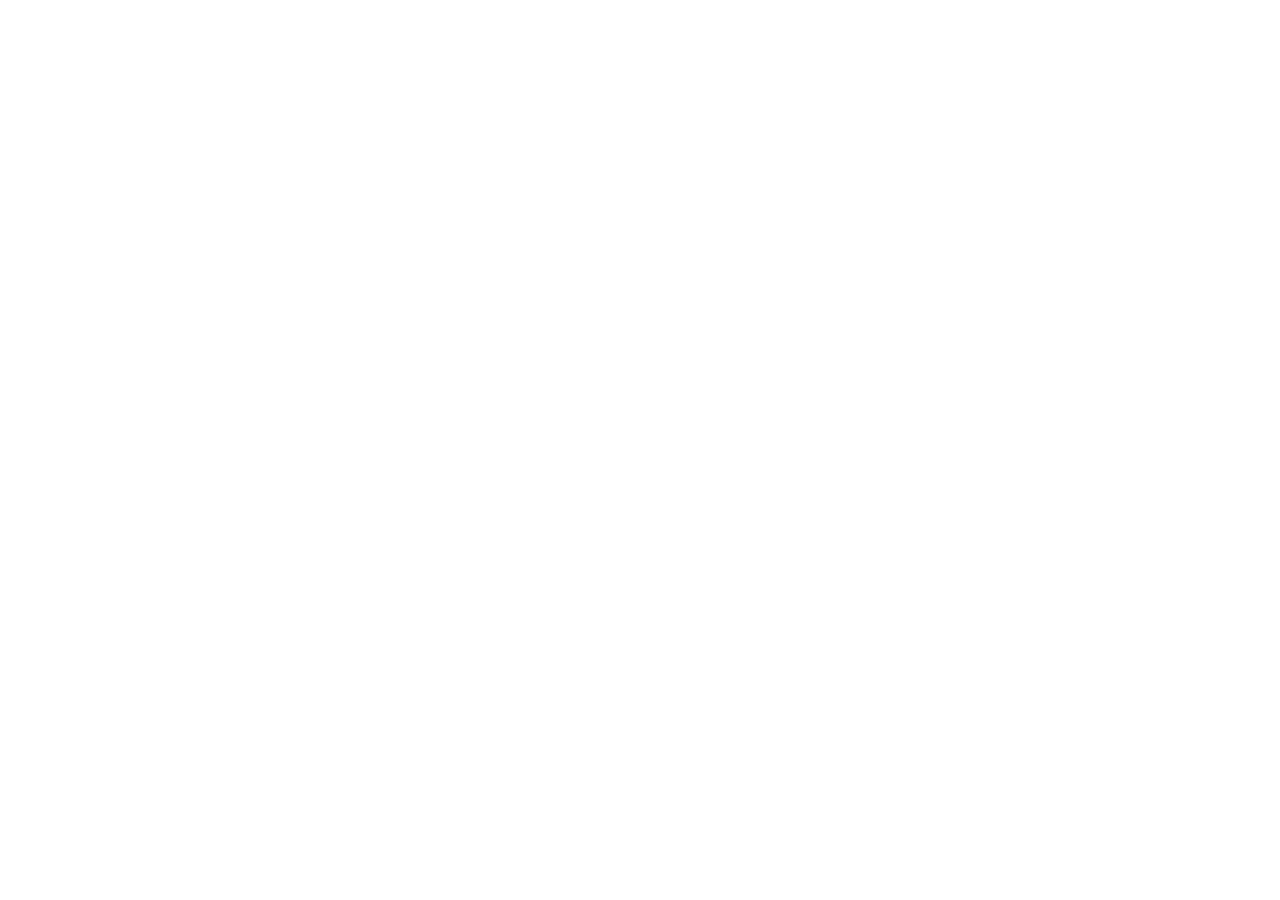
==== html/index.html @ af048187 "começo de criação das telas login e cadastro" ====
<!DOCTYPE html>
<html lang="pt-BR">
<head>
    <meta charset="UTF-8">
    <meta name="viewport" content="width=device-width, initial-scale=1.0">
    <title>Cadastro - Explorar +</title>
</head>
<body>
    
</body>
</html>
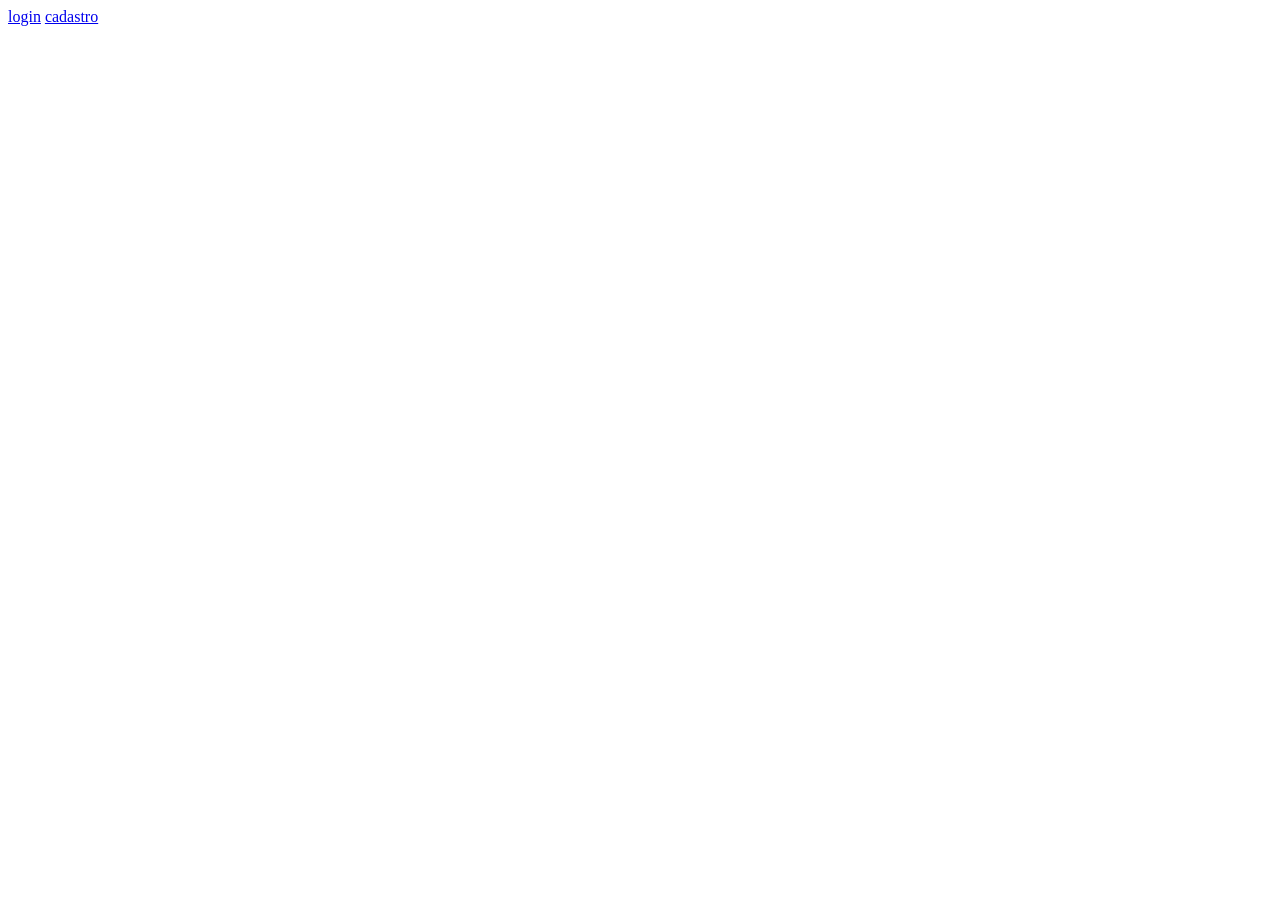
==== commit 84a1b6ce: "correção do php e alguns erros do html" ====
--- a/html/index.html
+++ b/html/index.html
@@ -3,9 +3,11 @@
 <head>
     <meta charset="UTF-8">
     <meta name="viewport" content="width=device-width, initial-scale=1.0">
-    <title>Cadastro - Explorar +</title>
+    <title>Explorar +</title>
 </head>
 <body>
+    <a href="./login.html">login</a>
+    <a href="./cadastro.html">cadastro</a>
     
 </body>
 </html>
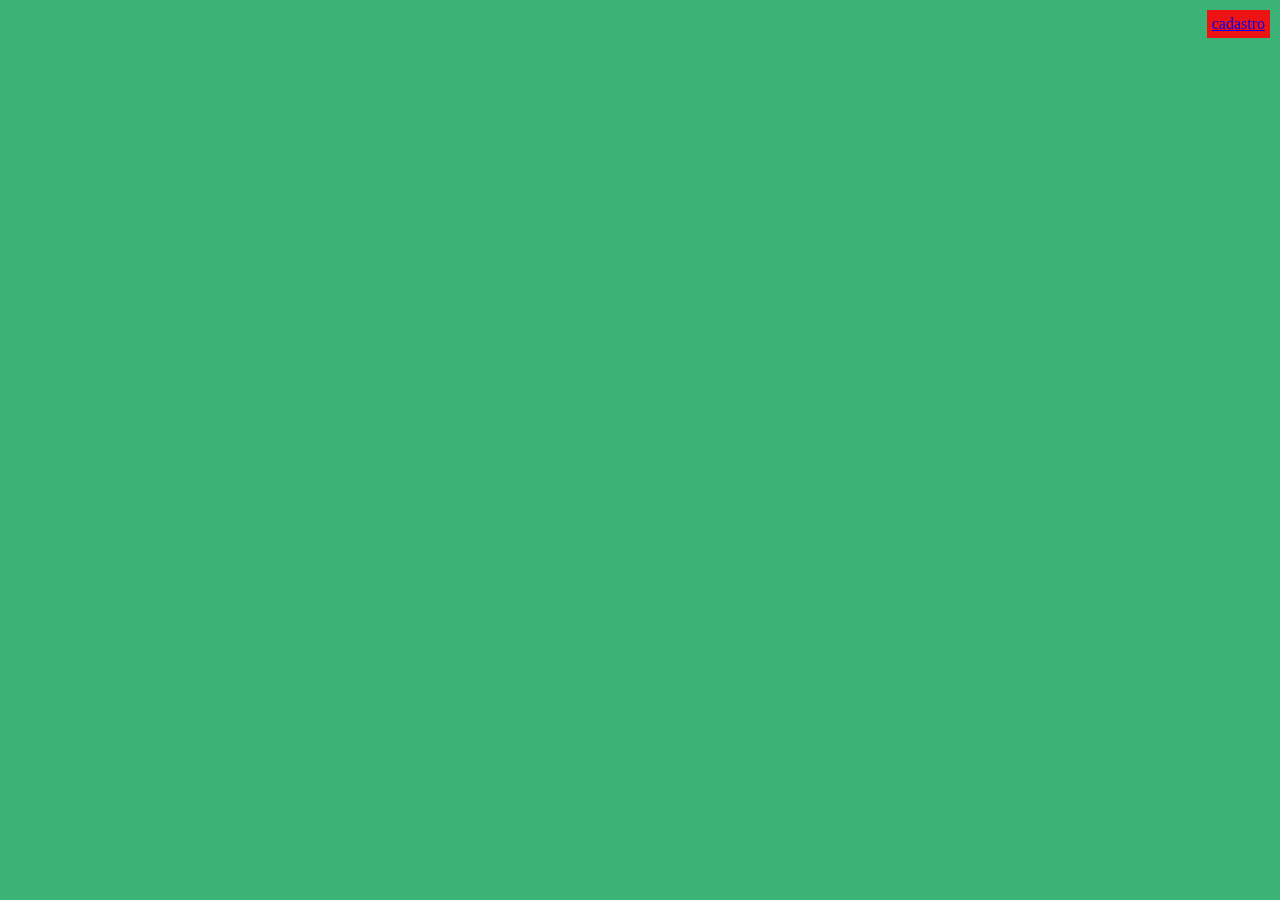
==== commit e02dd3d3: "button" ====
--- a/html/index.html
+++ b/html/index.html
@@ -4,10 +4,11 @@
     <meta charset="UTF-8">
     <meta name="viewport" content="width=device-width, initial-scale=1.0">
     <title>Explorar +</title>
+    <link rel="stylesheet" href="../css/style.css">
 </head>
 <body>
-    <a href="./login.html">login</a>
-    <a href="./cadastro.html">cadastro</a>
-    
+    <a href="./login.html " class="links">login</a>
+    <a href="./cadastro.html" class="links">cadastro</a>
+
 </body>
 </html>
--- a/css/style.css
+++ b/css/style.css
@@ -0,0 +1,11 @@
+.links{
+position: fixed;
+  top: 10px;  
+  right: 10px;  
+  z-index: 999; 
+  background-color: rgb(238, 19, 19); 
+  padding: 5px;
+}
+body{
+    background-color: rgba(4, 158, 81, 0.781);
+}
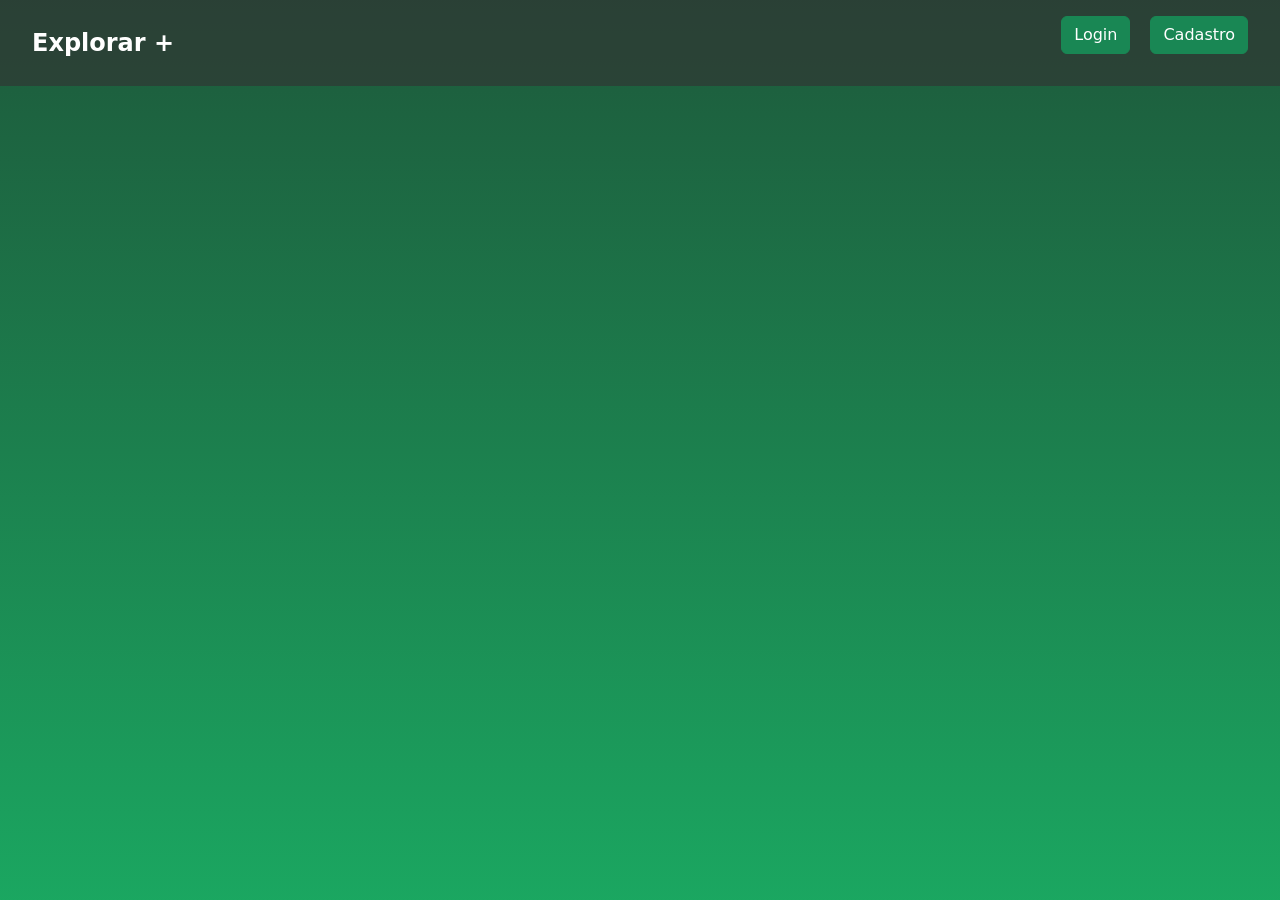
==== commit 707c0e89: "ajustes nas paginas de login e cadastro, começo da pagina home inicial" ====
--- a/html/index.html
+++ b/html/index.html
@@ -1,14 +1,34 @@
-<!DOCTYPE html>
+<!doctype html>
 <html lang="pt-BR">
+
 <head>
-    <meta charset="UTF-8">
-    <meta name="viewport" content="width=device-width, initial-scale=1.0">
+    <meta charset="UTF-8" />
+    <meta name="viewport" content="width=device-width, initial-scale=1.0" />
     <title>Explorar +</title>
-    <link rel="stylesheet" href="../css/style.css">
+    <link href="https://cdn.jsdelivr.net/npm/bootstrap@5.0.2/dist/css/bootstrap.min.css" rel="stylesheet"
+        integrity="sha384-EVSTQN3/azprG1Anm3QDgpJLIm9Nao0Yz1ztcQTwFspd3yD65VohhpuuCOmLASjC" crossorigin="anonymous" />
+    <script src="https://cdn.jsdelivr.net/npm/bootstrap@5.0.2/dist/js/bootstrap.bundle.min.js"
+        integrity="sha384-MrcW6ZMFYlzcLA8Nl+NtUVF0sA7MsXsP1UyJoMp4YLEuNSfAP+JcXn/tWtIaxVXM"
+        crossorigin="anonymous"></script>
+    <link rel="stylesheet" href="../css/style.css" />
 </head>
+
 <body>
-    <a href="./login.html " class="links">login</a>
-    <a href="./cadastro.html" class="links">cadastro</a>
+    <nav class="navbar">
+        <a href="" class="logo">Explorar +</a>
+        <ul class="nav-links">
+            <li>
+                <button type="button" class="btn btn-success" onclick="window.location.href = 'login.html'">
+                    Login
+                </button>
+            </li>
+            <li>
+                <button type="button" class="btn btn-success" onclick="window.location.href = 'cadastro.html'">
+                    Cadastro
+                </button>
+            </li>
+        </ul>
+    </nav>
+</body>
 
-</body>
 </html>
--- a/css/style.css
+++ b/css/style.css
@@ -1,11 +1,40 @@
-.links{
-position: fixed;
-  top: 10px;  
-  right: 10px;  
-  z-index: 999; 
-  background-color: rgb(238, 19, 19); 
+.btn_btn-success {
+  position: relative;
+  top: 10px;
+  right: 10px;
+  z-index: 999;
+  background-color: rgba(31, 90, 31, 0.753);
   padding: 5px;
+  border-radius: 0;
 }
-body{
-    background-color: rgba(4, 158, 81, 0.781);
+body {
+  background-color: rgba(4, 158, 81, 0.781);
+  background-image:
+    linear-gradient(rgba(0, 0, 0, 0.5), rgba(4, 158, 81, 0.589)),
+    url("https://images.pexels.com/photos/20506351/pexels-photo-20506351.jpeg");
+  background-size: cover;
+  background-position: center;
+  background-repeat: no-repeat;
+  background-attachment: fixed;
+  color: #fff;
+}
+.navbar {
+    display: flex;
+    justify-content: space-between;
+    align-items: center;
+    background-color: #3333339f;
+    padding: 1rem 2rem;
+    color: white;
+}
+
+.nav-links {
+    list-style: none;
+    display: flex;
+    gap: 20px; 
+}
+.logo {
+    font-size: 1.5rem;
+    font-weight: bold;
+    text-decoration: none;
+    color: white;
 }
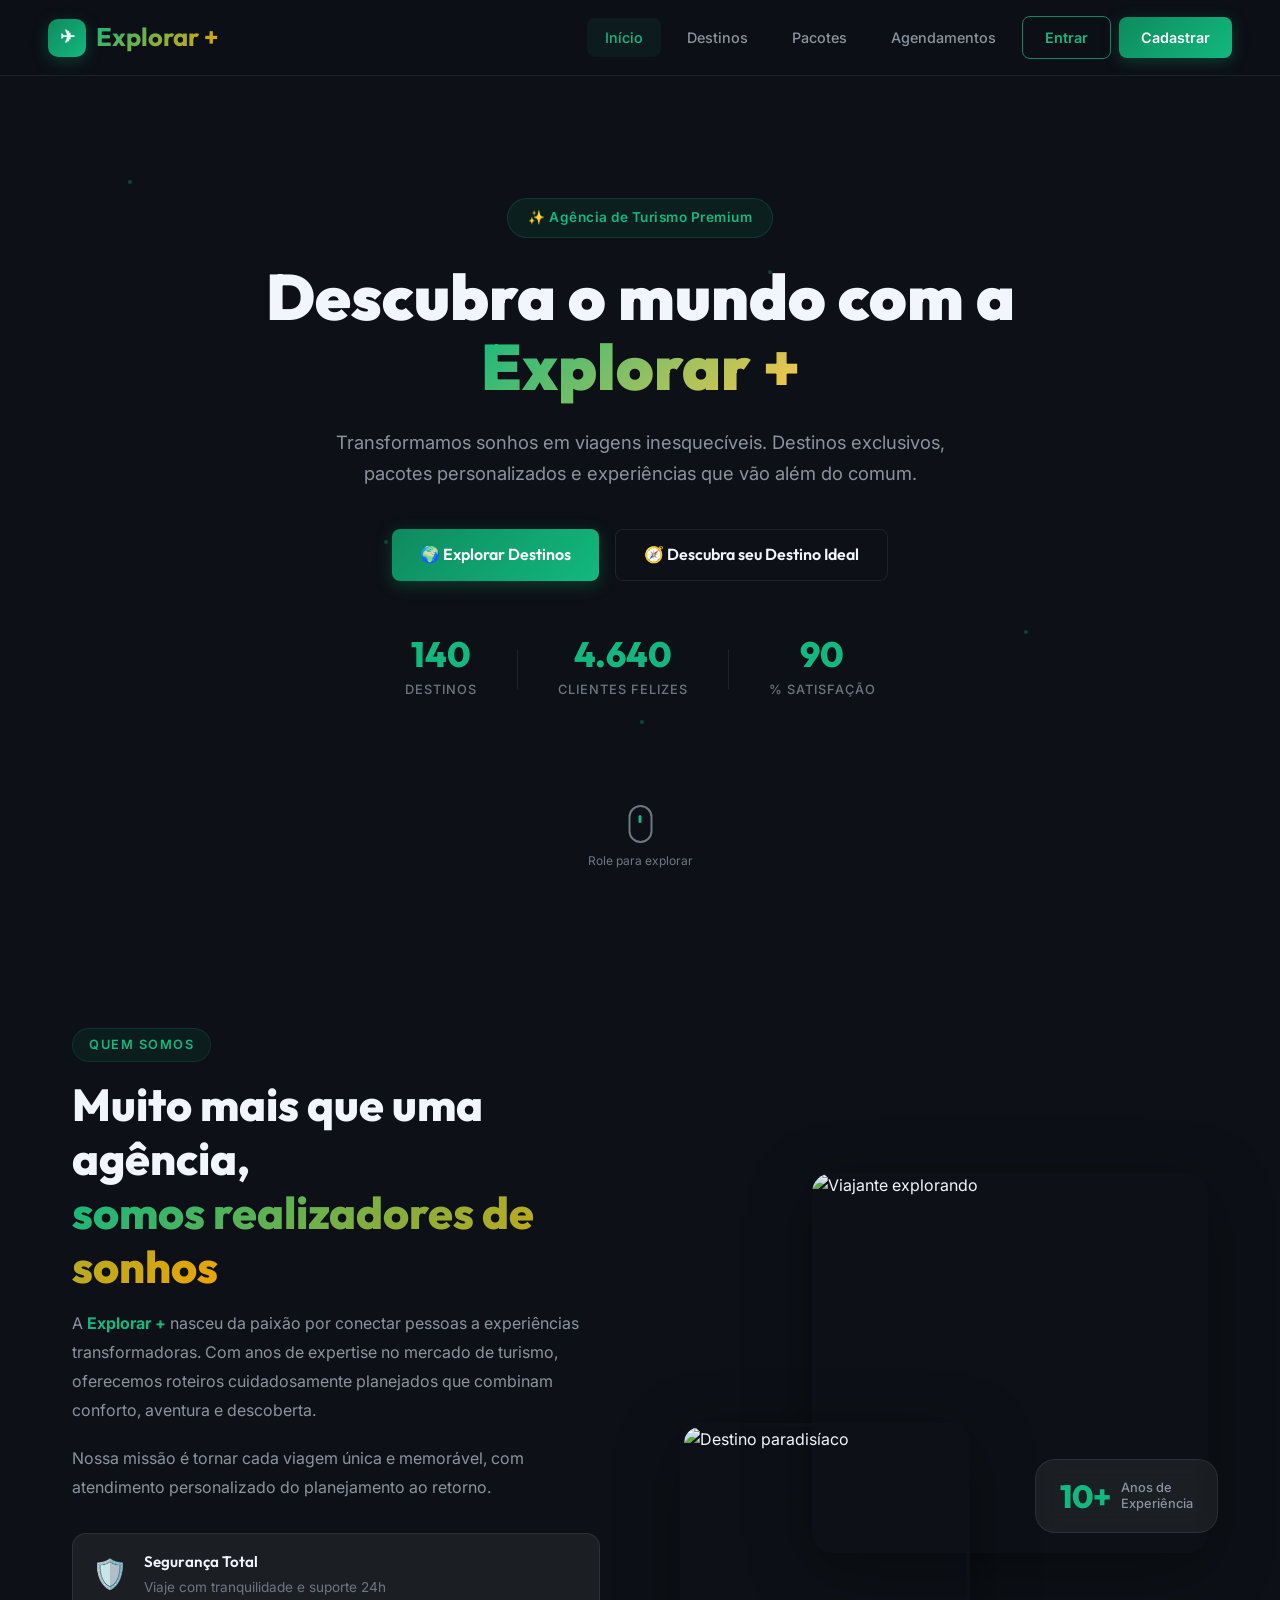
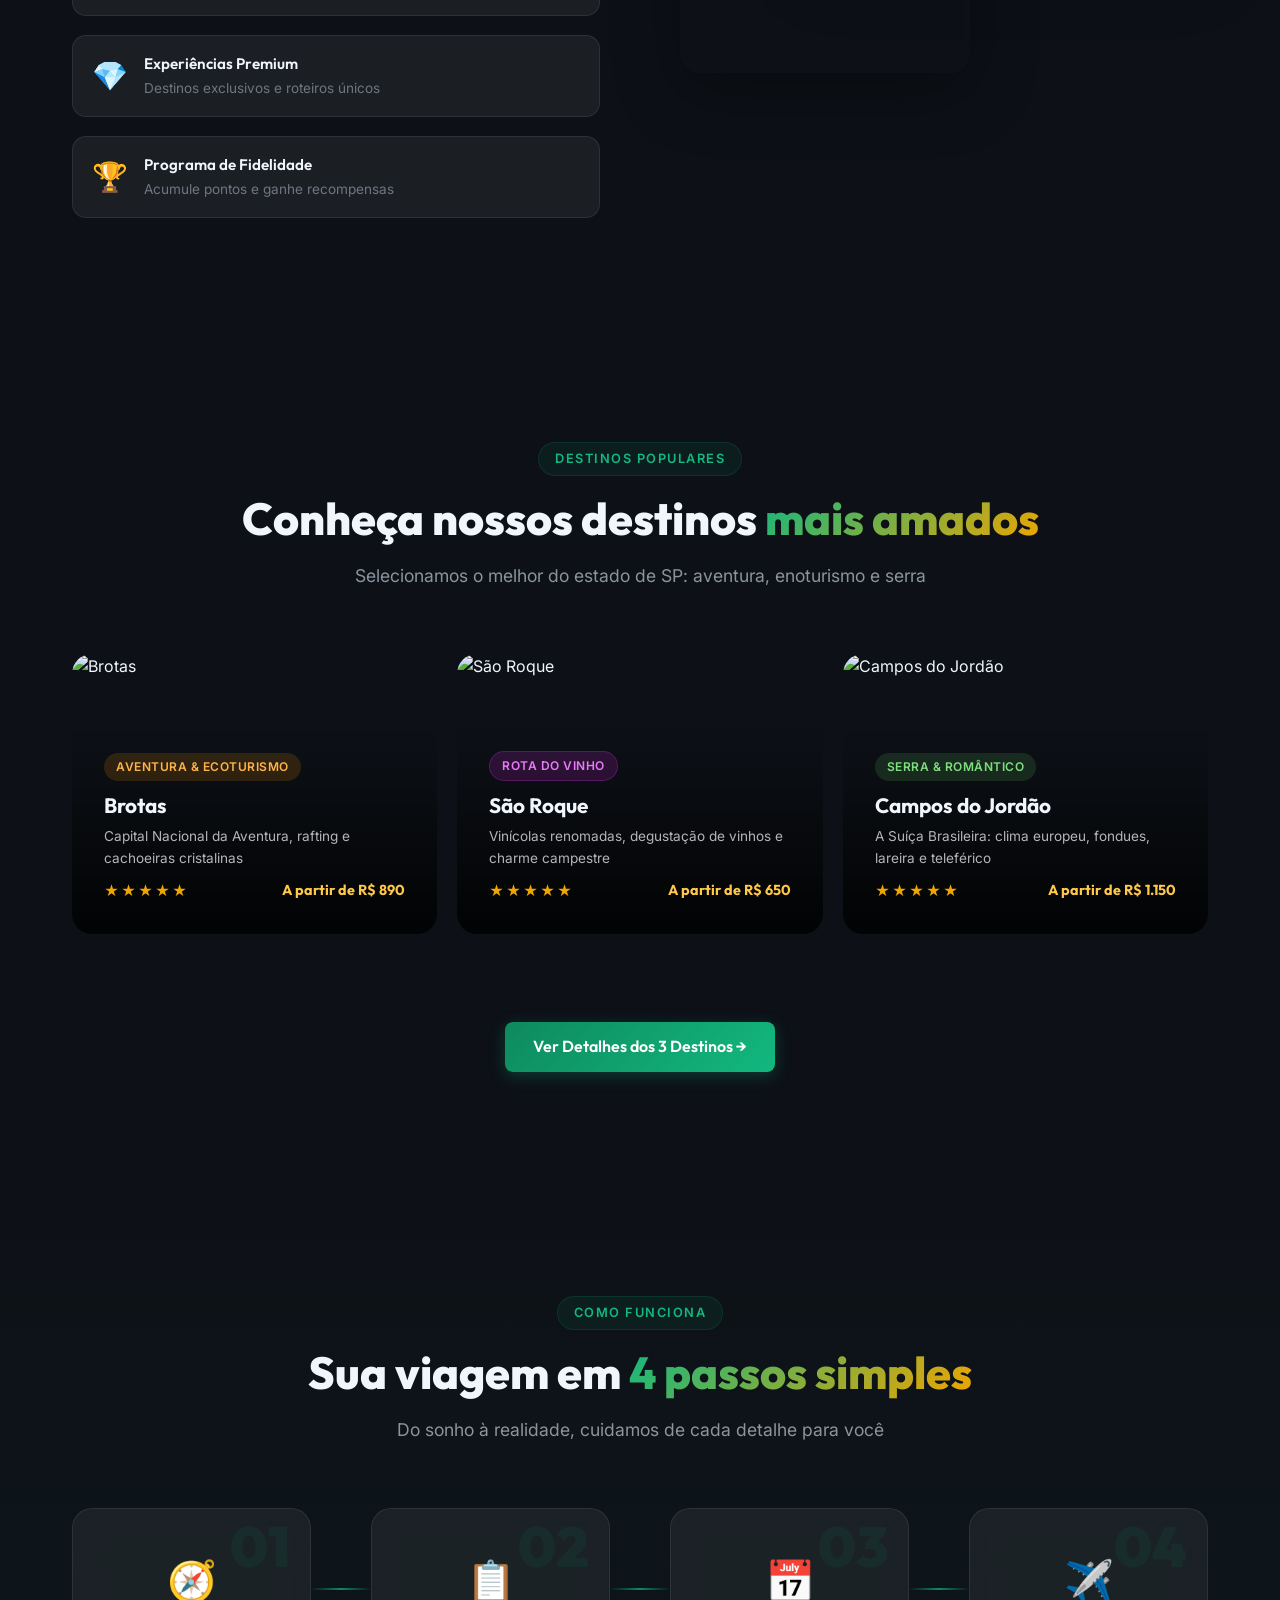
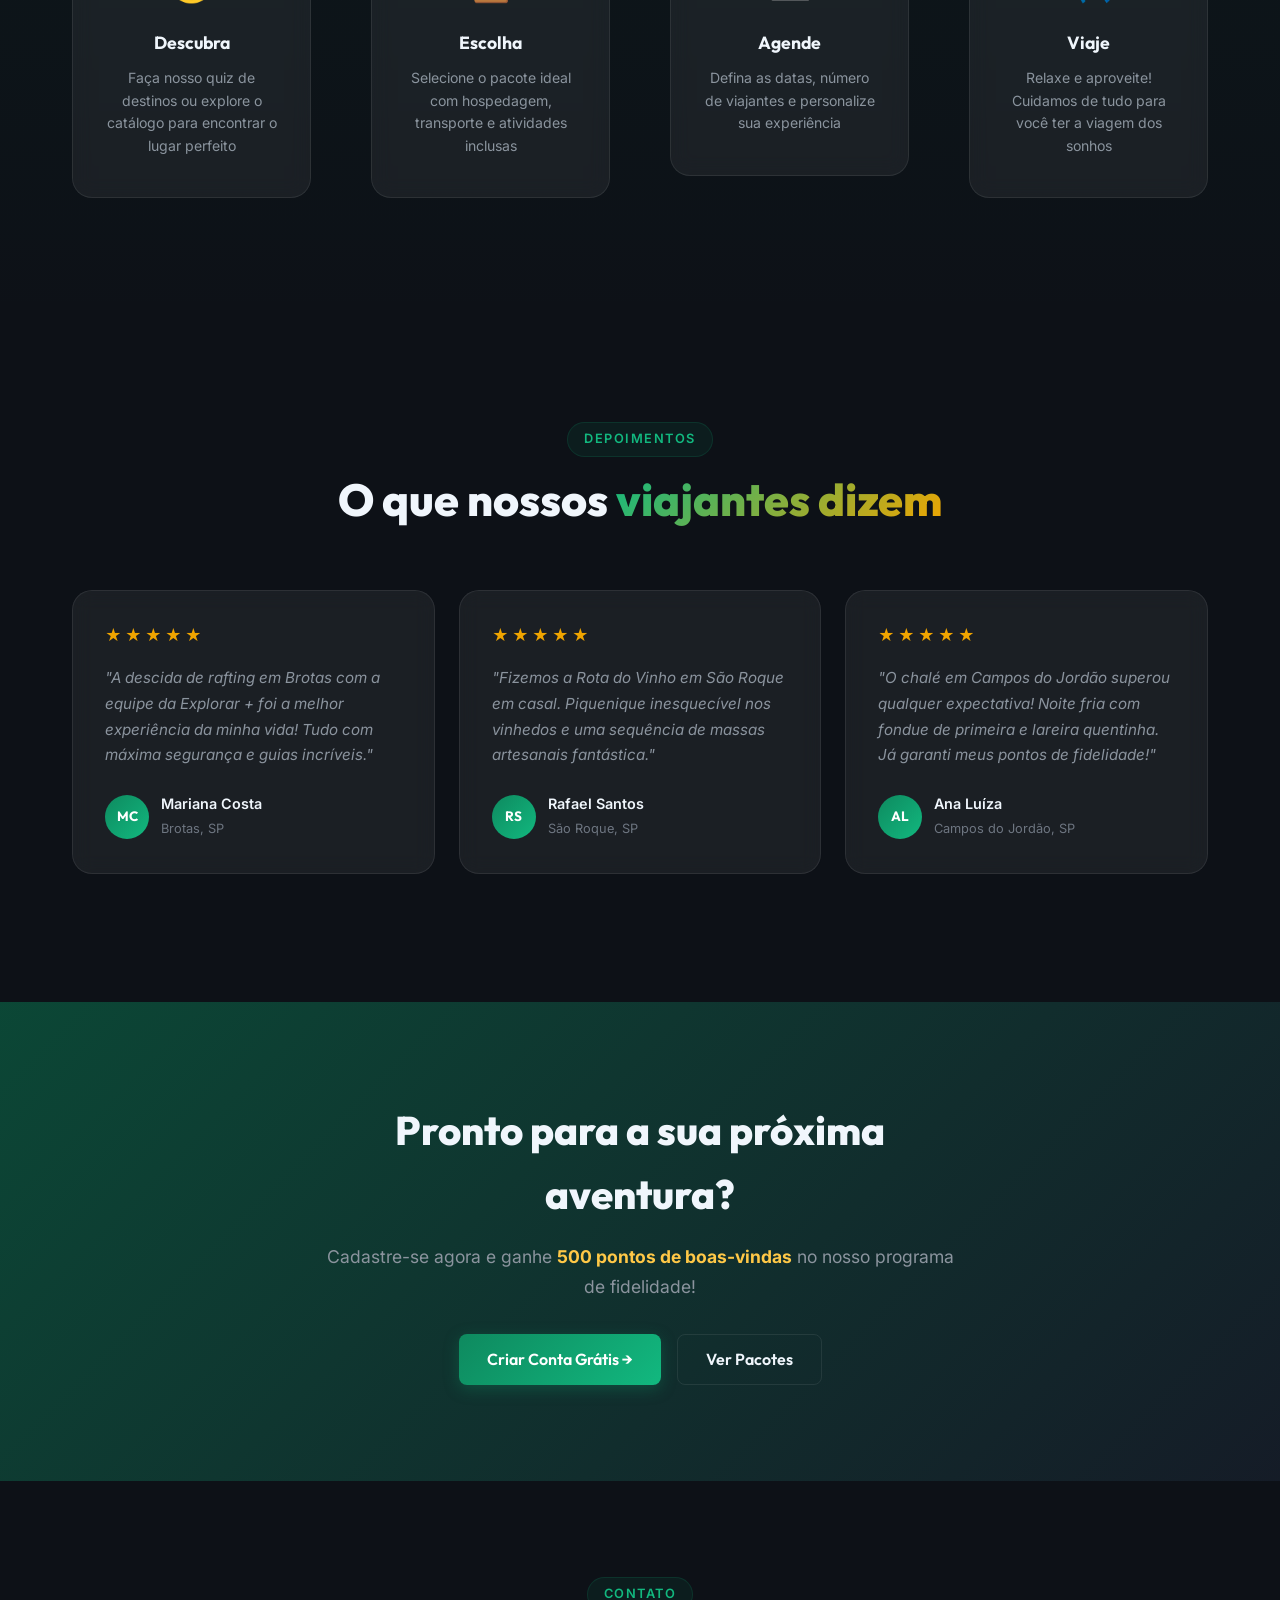
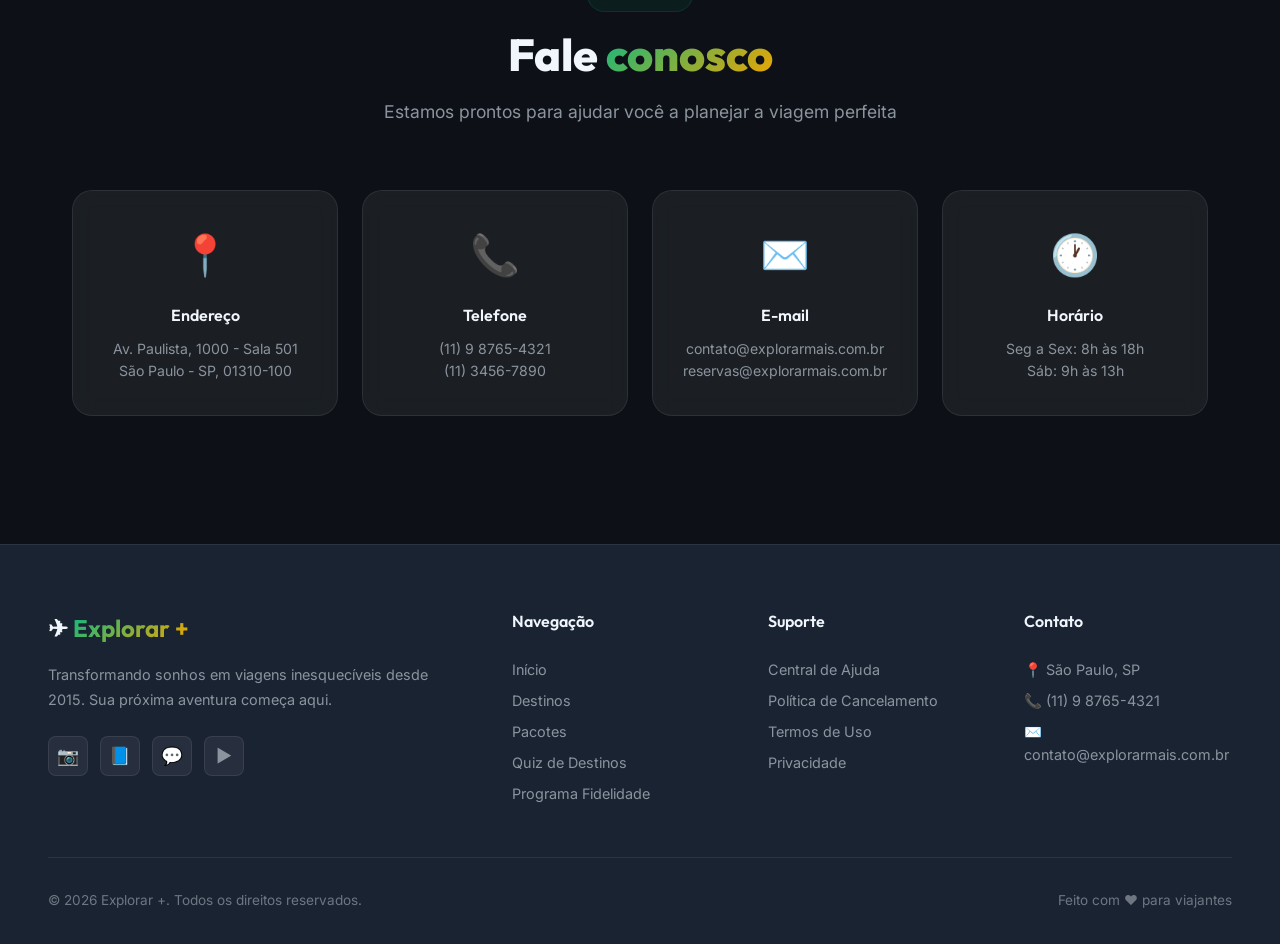
==== commit 7ed8da01: "modificações e telas novas" ====
--- a/html/index.html
+++ b/html/index.html
@@ -1,34 +1,384 @@
-<!doctype html>
+<!DOCTYPE html>
 <html lang="pt-BR">
 
 <head>
     <meta charset="UTF-8" />
     <meta name="viewport" content="width=device-width, initial-scale=1.0" />
-    <title>Explorar +</title>
-    <link href="https://cdn.jsdelivr.net/npm/bootstrap@5.0.2/dist/css/bootstrap.min.css" rel="stylesheet"
-        integrity="sha384-EVSTQN3/azprG1Anm3QDgpJLIm9Nao0Yz1ztcQTwFspd3yD65VohhpuuCOmLASjC" crossorigin="anonymous" />
-    <script src="https://cdn.jsdelivr.net/npm/bootstrap@5.0.2/dist/js/bootstrap.bundle.min.js"
-        integrity="sha384-MrcW6ZMFYlzcLA8Nl+NtUVF0sA7MsXsP1UyJoMp4YLEuNSfAP+JcXn/tWtIaxVXM"
-        crossorigin="anonymous"></script>
-    <link rel="stylesheet" href="../css/style.css" />
+    <meta name="description" content="Explorar + | Agência de turismo premium. Descubra destinos incríveis, pacotes exclusivos e experiências inesquecíveis pelo Brasil e pelo mundo." />
+    <title>Explorar + | Sua Aventura Começa Aqui</title>
+    <link rel="stylesheet" href="../css/global.css" />
+    <link rel="stylesheet" href="../css/index.css" />
 </head>
 
 <body>
-    <nav class="navbar">
-        <a href="" class="logo">Explorar +</a>
-        <ul class="nav-links">
-            <li>
-                <button type="button" class="btn btn-success" onclick="window.location.href = 'login.html'">
-                    Login
-                </button>
-            </li>
-            <li>
-                <button type="button" class="btn btn-success" onclick="window.location.href = 'cadastro.html'">
-                    Cadastro
-                </button>
-            </li>
-        </ul>
+    <!-- Loader -->
+    <div class="page-loader">
+        <div class="loader-spinner"></div>
+    </div>
+
+    <!-- Navbar -->
+    <nav class="navbar-explorar">
+        <a href="index.html" class="nav-logo">
+            <div class="logo-icon">✈</div>
+            <span>Explorar +</span>
+        </a>
+        <div class="nav-menu">
+            <a href="index.html" class="active">Início</a>
+            <a href="destinos.html">Destinos</a>
+            <a href="pacotes.html">Pacotes</a>
+            <a href="agendamentos.html">Agendamentos</a>
+            <a href="questionario.html">Quiz</a>
+            <a href="pontuacao.html">Fidelidade</a>
+            <a href="usuario.html" class="nav-btn-outline">👤 Minha Conta</a>
+        </div>
+        <div class="nav-hamburger">
+            <span></span>
+            <span></span>
+            <span></span>
+        </div>
     </nav>
+
+    <!-- Hero Section -->
+    <section class="hero">
+        <div class="hero-bg" data-parallax="0.3">
+            <div class="hero-overlay"></div>
+        </div>
+        <div class="hero-particles">
+            <div class="particle"></div>
+            <div class="particle"></div>
+            <div class="particle"></div>
+            <div class="particle"></div>
+            <div class="particle"></div>
+        </div>
+        <div class="hero-content">
+            <div class="hero-badge fade-up">
+                ✨ Agência de Turismo Premium
+            </div>
+            <h1 class="hero-title fade-up">
+                Descubra o mundo com a<br />
+                <span class="gradient-text">Explorar +</span>
+            </h1>
+            <p class="hero-desc fade-up">
+                Transformamos sonhos em viagens inesquecíveis. Destinos exclusivos, pacotes personalizados e experiências que vão além do comum.
+            </p>
+            <div class="hero-actions fade-up">
+                <a href="destinos.html" class="btn-primary-custom">
+                    🌍 Explorar Destinos
+                </a>
+                <a href="questionario.html" class="btn-secondary-custom">
+                    🧭 Descubra seu Destino Ideal
+                </a>
+            </div>
+            <div class="hero-stats fade-up">
+                <div class="stat-item">
+                    <span class="stat-number" data-counter data-target="150">0</span>
+                    <span class="stat-label">Destinos</span>
+                </div>
+                <div class="stat-divider"></div>
+                <div class="stat-item">
+                    <span class="stat-number" data-counter data-target="5000">0</span>
+                    <span class="stat-label">Clientes Felizes</span>
+                </div>
+                <div class="stat-divider"></div>
+                <div class="stat-item">
+                    <span class="stat-number" data-counter data-target="98">0</span>
+                    <span class="stat-label">% Satisfação</span>
+                </div>
+            </div>
+        </div>
+        <div class="hero-scroll-indicator">
+            <div class="scroll-mouse">
+                <div class="scroll-wheel"></div>
+            </div>
+            <span>Role para explorar</span>
+        </div>
+    </section>
+
+    <!-- About / Sobre Section -->
+    <section class="about-section">
+        <div class="container-custom">
+            <div class="about-grid">
+                <div class="about-content fade-left">
+                    <div class="section-tag">Quem Somos</div>
+                    <h2 class="section-title">Muito mais que uma agência,<br /><span class="highlight">somos realizadores de sonhos</span></h2>
+                    <p class="about-text">
+                        A <strong>Explorar +</strong> nasceu da paixão por conectar pessoas a experiências transformadoras. Com anos de expertise no mercado de turismo, oferecemos roteiros cuidadosamente planejados que combinam conforto, aventura e descoberta.
+                    </p>
+                    <p class="about-text">
+                        Nossa missão é tornar cada viagem única e memorável, com atendimento personalizado do planejamento ao retorno.
+                    </p>
+                    <div class="about-features">
+                        <div class="about-feature">
+                            <div class="feature-icon">🛡️</div>
+                            <div>
+                                <h4>Segurança Total</h4>
+                                <p>Viaje com tranquilidade e suporte 24h</p>
+                            </div>
+                        </div>
+                        <div class="about-feature">
+                            <div class="feature-icon">💎</div>
+                            <div>
+                                <h4>Experiências Premium</h4>
+                                <p>Destinos exclusivos e roteiros únicos</p>
+                            </div>
+                        </div>
+                        <div class="about-feature">
+                            <div class="feature-icon">🏆</div>
+                            <div>
+                                <h4>Programa de Fidelidade</h4>
+                                <p>Acumule pontos e ganhe recompensas</p>
+                            </div>
+                        </div>
+                    </div>
+                </div>
+                <div class="about-images fade-right">
+                    <div class="about-img-main">
+                        <img src="https://images.pexels.com/photos/3278215/pexels-photo-3278215.jpeg?auto=compress&cs=tinysrgb&w=600" alt="Viajante explorando" loading="lazy" />
+                    </div>
+                    <div class="about-img-accent">
+                        <img src="https://images.pexels.com/photos/2265876/pexels-photo-2265876.jpeg?auto=compress&cs=tinysrgb&w=400" alt="Destino paradisíaco" loading="lazy" />
+                    </div>
+                    <div class="about-img-badge glass-card">
+                        <span class="badge-number">10+</span>
+                        <span class="badge-text">Anos de<br />Experiência</span>
+                    </div>
+                </div>
+            </div>
+        </div>
+    </section>
+
+    <!-- Featured Destinations -->
+    <section class="destinations-preview">
+        <div class="container-custom">
+            <div class="section-header fade-up">
+                <div class="section-tag">Destinos Populares</div>
+                <h2 class="section-title">Conheça nossos destinos <span class="highlight">mais amados</span></h2>
+                <p class="section-subtitle">Selecionamos o melhor do estado de SP: aventura, enoturismo e serra</p>
+            </div>
+            <div class="dest-grid" style="grid-template-columns: repeat(auto-fit, minmax(320px, 1fr));">
+                <!-- Brotas -->
+                <div class="dest-card fade-up">
+                    <img src="https://images.pexels.com/photos/1761279/pexels-photo-1761279.jpeg?auto=compress&cs=tinysrgb&w=800" alt="Brotas" loading="lazy" />
+                    <div class="dest-card-overlay">
+                        <span class="badge-custom badge-aventura">Aventura & Ecoturismo</span>
+                        <h3>Brotas</h3>
+                        <p>Capital Nacional da Aventura, rafting e cachoeiras cristalinas</p>
+                        <div class="dest-card-footer">
+                            <span class="stars">★★★★★</span>
+                            <span class="dest-price">A partir de R$ 890</span>
+                        </div>
+                    </div>
+                </div>
+
+                <!-- São Roque -->
+                <div class="dest-card fade-up">
+                    <img src="https://images.pexels.com/photos/2983101/pexels-photo-2983101.jpeg?auto=compress&cs=tinysrgb&w=800" alt="São Roque" loading="lazy" />
+                    <div class="dest-card-overlay">
+                        <span class="badge-custom badge-enoturismo">Rota do Vinho</span>
+                        <h3>São Roque</h3>
+                        <p>Vinícolas renomadas, degustação de vinhos e charme campestre</p>
+                        <div class="dest-card-footer">
+                            <span class="stars">★★★★★</span>
+                            <span class="dest-price">A partir de R$ 650</span>
+                        </div>
+                    </div>
+                </div>
+
+                <!-- Campos do Jordão -->
+                <div class="dest-card fade-up">
+                    <img src="https://images.pexels.com/photos/1486974/pexels-photo-1486974.jpeg?auto=compress&cs=tinysrgb&w=800" alt="Campos do Jordão" loading="lazy" />
+                    <div class="dest-card-overlay">
+                        <span class="badge-custom badge-serra">Serra & Romântico</span>
+                        <h3>Campos do Jordão</h3>
+                        <p>A Suíça Brasileira: clima europeu, fondues, lareira e teleférico</p>
+                        <div class="dest-card-footer">
+                            <span class="stars">★★★★★</span>
+                            <span class="dest-price">A partir de R$ 1.150</span>
+                        </div>
+                    </div>
+                </div>
+            </div>
+            <div class="dest-cta fade-up">
+                <a href="destinos.html" class="btn-primary-custom">Ver Detalhes dos 3 Destinos →</a>
+            </div>
+        </div>
+    </section>
+
+    <!-- How It Works -->
+    <section class="how-section">
+        <div class="container-custom">
+            <div class="section-header fade-up">
+                <div class="section-tag">Como Funciona</div>
+                <h2 class="section-title">Sua viagem em <span class="highlight">4 passos simples</span></h2>
+                <p class="section-subtitle">Do sonho à realidade, cuidamos de cada detalhe para você</p>
+            </div>
+            <div class="how-grid">
+                <div class="how-step glass-card fade-up">
+                    <div class="step-number">01</div>
+                    <div class="step-icon">🧭</div>
+                    <h3>Descubra</h3>
+                    <p>Faça nosso quiz de destinos ou explore o catálogo para encontrar o lugar perfeito</p>
+                </div>
+                <div class="how-connector"></div>
+                <div class="how-step glass-card fade-up">
+                    <div class="step-number">02</div>
+                    <div class="step-icon">📋</div>
+                    <h3>Escolha</h3>
+                    <p>Selecione o pacote ideal com hospedagem, transporte e atividades inclusas</p>
+                </div>
+                <div class="how-connector"></div>
+                <div class="how-step glass-card fade-up">
+                    <div class="step-number">03</div>
+                    <div class="step-icon">📅</div>
+                    <h3>Agende</h3>
+                    <p>Defina as datas, número de viajantes e personalize sua experiência</p>
+                </div>
+                <div class="how-connector"></div>
+                <div class="how-step glass-card fade-up">
+                    <div class="step-number">04</div>
+                    <div class="step-icon">✈️</div>
+                    <h3>Viaje</h3>
+                    <p>Relaxe e aproveite! Cuidamos de tudo para você ter a viagem dos sonhos</p>
+                </div>
+            </div>
+        </div>
+    </section>
+
+    <!-- Testimonials -->
+    <section class="testimonials-section">
+        <div class="container-custom">
+            <div class="section-header fade-up">
+                <div class="section-tag">Depoimentos</div>
+                <h2 class="section-title">O que nossos <span class="highlight">viajantes dizem</span></h2>
+            </div>
+            <div class="testimonials-grid">
+                <div class="testimonial-card glass-card fade-up">
+                    <div class="testimonial-stars">★★★★★</div>
+                    <p class="testimonial-text">"A descida de rafting em Brotas com a equipe da Explorar + foi a melhor experiência da minha vida! Tudo com máxima segurança e guias incríveis."</p>
+                    <div class="testimonial-author">
+                        <div class="author-avatar">MC</div>
+                        <div>
+                            <strong>Mariana Costa</strong>
+                            <span>Brotas, SP</span>
+                        </div>
+                    </div>
+                </div>
+                <div class="testimonial-card glass-card fade-up">
+                    <div class="testimonial-stars">★★★★★</div>
+                    <p class="testimonial-text">"Fizemos a Rota do Vinho em São Roque em casal. Piquenique inesquecível nos vinhedos e uma sequência de massas artesanais fantástica."</p>
+                    <div class="testimonial-author">
+                        <div class="author-avatar">RS</div>
+                        <div>
+                            <strong>Rafael Santos</strong>
+                            <span>São Roque, SP</span>
+                        </div>
+                    </div>
+                </div>
+                <div class="testimonial-card glass-card fade-up">
+                    <div class="testimonial-stars">★★★★★</div>
+                    <p class="testimonial-text">"O chalé em Campos do Jordão superou qualquer expectativa! Noite fria com fondue de primeira e lareira quentinha. Já garanti meus pontos de fidelidade!"</p>
+                    <div class="testimonial-author">
+                        <div class="author-avatar">AL</div>
+                        <div>
+                            <strong>Ana Luíza</strong>
+                            <span>Campos do Jordão, SP</span>
+                        </div>
+                    </div>
+                </div>
+            </div>
+        </div>
+    </section>
+
+    <!-- CTA Section -->
+    <section class="cta-section">
+        <div class="cta-bg"></div>
+        <div class="container-custom">
+            <div class="cta-content fade-up">
+                <h2>Pronto para a sua próxima aventura?</h2>
+                <p>Cadastre-se agora e ganhe <strong>500 pontos de boas-vindas</strong> no nosso programa de fidelidade!</p>
+                <div class="cta-actions">
+                    <a href="cadastro.html" class="btn-primary-custom">Criar Conta Grátis →</a>
+                    <a href="pacotes.html" class="btn-secondary-custom">Ver Pacotes</a>
+                </div>
+            </div>
+        </div>
+    </section>
+
+    <!-- Contact Info -->
+    <section class="contact-section">
+        <div class="container-custom">
+            <div class="section-header fade-up">
+                <div class="section-tag">Contato</div>
+                <h2 class="section-title">Fale <span class="highlight">conosco</span></h2>
+                <p class="section-subtitle">Estamos prontos para ajudar você a planejar a viagem perfeita</p>
+            </div>
+            <div class="contact-grid">
+                <div class="contact-card glass-card fade-up">
+                    <div class="contact-icon">📍</div>
+                    <h4>Endereço</h4>
+                    <p>Av. Paulista, 1000 - Sala 501<br />São Paulo - SP, 01310-100</p>
+                </div>
+                <div class="contact-card glass-card fade-up">
+                    <div class="contact-icon">📞</div>
+                    <h4>Telefone</h4>
+                    <p>(11) 9 8765-4321<br />(11) 3456-7890</p>
+                </div>
+                <div class="contact-card glass-card fade-up">
+                    <div class="contact-icon">✉️</div>
+                    <h4>E-mail</h4>
+                    <p>contato@explorarmais.com.br<br />reservas@explorarmais.com.br</p>
+                </div>
+                <div class="contact-card glass-card fade-up">
+                    <div class="contact-icon">🕐</div>
+                    <h4>Horário</h4>
+                    <p>Seg a Sex: 8h às 18h<br />Sáb: 9h às 13h</p>
+                </div>
+            </div>
+        </div>
+    </section>
+
+    <!-- Footer -->
+    <footer class="footer-explorar">
+        <div class="footer-grid">
+            <div class="footer-brand">
+                <div class="footer-logo">✈ <span>Explorar +</span></div>
+                <p>Transformando sonhos em viagens inesquecíveis desde 2015. Sua próxima aventura começa aqui.</p>
+                <div class="footer-social">
+                    <a href="#" title="Instagram">📷</a>
+                    <a href="#" title="Facebook">📘</a>
+                    <a href="#" title="WhatsApp">💬</a>
+                    <a href="#" title="YouTube">▶️</a>
+                </div>
+            </div>
+            <div class="footer-col">
+                <h4>Navegação</h4>
+                <a href="index.html">Início</a>
+                <a href="destinos.html">Destinos</a>
+                <a href="pacotes.html">Pacotes</a>
+                <a href="questionario.html">Quiz de Destinos</a>
+                <a href="pontuacao.html">Programa Fidelidade</a>
+            </div>
+            <div class="footer-col">
+                <h4>Suporte</h4>
+                <a href="#">Central de Ajuda</a>
+                <a href="#">Política de Cancelamento</a>
+                <a href="#">Termos de Uso</a>
+                <a href="#">Privacidade</a>
+            </div>
+            <div class="footer-col">
+                <h4>Contato</h4>
+                <a href="#">📍 São Paulo, SP</a>
+                <a href="#">📞 (11) 9 8765-4321</a>
+                <a href="#">✉️ contato@explorarmais.com.br</a>
+            </div>
+        </div>
+        <div class="footer-bottom">
+            <span>© 2026 Explorar +. Todos os direitos reservados.</span>
+            <span>Feito com ❤️ para viajantes</span>
+        </div>
+    </footer>
+
+    <script src="../JS/main.js"></script>
 </body>
 
 </html>
--- a/css/global.css
+++ b/css/global.css
@@ -0,0 +1,768 @@
+/* =========================================
+   EXPLORAR + | Global Design System
+   ========================================= */
+
+/* Google Fonts */
+@import url('https://fonts.googleapis.com/css2?family=Outfit:wght@300;400;500;600;700;800;900&family=Inter:wght@300;400;500;600;700&display=swap');
+
+/* ---- CSS Variables ---- */
+:root {
+    --primary: #0e8a5f;
+    --primary-light: #12b87f;
+    --primary-dark: #0a6b4a;
+    --primary-glow: rgba(14, 138, 95, 0.35);
+    --accent: #f0a500;
+    --accent-light: #ffc847;
+    --secondary: #1a2332;
+    --secondary-light: #243447;
+    --bg-dark: #0d1117;
+    --bg-card: rgba(255, 255, 255, 0.04);
+    --bg-glass: rgba(255, 255, 255, 0.06);
+    --bg-glass-hover: rgba(255, 255, 255, 0.1);
+    --text-primary: #f0f6fc;
+    --text-secondary: #8b949e;
+    --text-muted: #6e7681;
+    --border-color: rgba(255, 255, 255, 0.08);
+    --border-hover: rgba(14, 138, 95, 0.4);
+    --shadow-sm: 0 2px 8px rgba(0, 0, 0, 0.2);
+    --shadow-md: 0 8px 32px rgba(0, 0, 0, 0.3);
+    --shadow-lg: 0 16px 64px rgba(0, 0, 0, 0.4);
+    --shadow-glow: 0 0 40px var(--primary-glow);
+    --radius-sm: 8px;
+    --radius-md: 14px;
+    --radius-lg: 20px;
+    --radius-xl: 28px;
+    --transition-fast: 0.2s cubic-bezier(0.4, 0, 0.2, 1);
+    --transition-smooth: 0.4s cubic-bezier(0.4, 0, 0.2, 1);
+    --transition-spring: 0.5s cubic-bezier(0.34, 1.56, 0.64, 1);
+    --font-primary: 'Outfit', sans-serif;
+    --font-body: 'Inter', sans-serif;
+}
+
+/* ---- Reset & Base ---- */
+*, *::before, *::after {
+    margin: 0;
+    padding: 0;
+    box-sizing: border-box;
+}
+
+html {
+    scroll-behavior: smooth;
+    font-size: 16px;
+}
+
+body {
+    font-family: var(--font-body);
+    background: var(--bg-dark);
+    color: var(--text-primary);
+    line-height: 1.6;
+    overflow-x: hidden;
+    min-height: 100vh;
+}
+
+a {
+    text-decoration: none;
+    color: inherit;
+    transition: color var(--transition-fast);
+}
+
+img {
+    max-width: 100%;
+    height: auto;
+    display: block;
+}
+
+ul {
+    list-style: none;
+}
+
+/* ---- Scroll Animations ---- */
+.fade-up {
+    opacity: 0;
+    transform: translateY(40px);
+    transition: opacity 0.7s ease, transform 0.7s ease;
+}
+.fade-up.visible {
+    opacity: 1;
+    transform: translateY(0);
+}
+
+.fade-left {
+    opacity: 0;
+    transform: translateX(-40px);
+    transition: opacity 0.7s ease, transform 0.7s ease;
+}
+.fade-left.visible {
+    opacity: 1;
+    transform: translateX(0);
+}
+
+.fade-right {
+    opacity: 0;
+    transform: translateX(40px);
+    transition: opacity 0.7s ease, transform 0.7s ease;
+}
+.fade-right.visible {
+    opacity: 1;
+    transform: translateX(0);
+}
+
+.scale-in {
+    opacity: 0;
+    transform: scale(0.9);
+    transition: opacity 0.6s ease, transform 0.6s ease;
+}
+.scale-in.visible {
+    opacity: 1;
+    transform: scale(1);
+}
+
+/* ---- Navbar Global ---- */
+.navbar-explorar {
+    position: fixed;
+    top: 0;
+    left: 0;
+    right: 0;
+    z-index: 1000;
+    display: flex;
+    justify-content: space-between;
+    align-items: center;
+    padding: 1rem 3rem;
+    background: rgba(13, 17, 23, 0.7);
+    backdrop-filter: blur(20px);
+    -webkit-backdrop-filter: blur(20px);
+    border-bottom: 1px solid var(--border-color);
+    transition: all var(--transition-smooth);
+}
+
+.navbar-explorar.scrolled {
+    padding: 0.7rem 3rem;
+    background: rgba(13, 17, 23, 0.95);
+    box-shadow: var(--shadow-md);
+}
+
+.nav-logo {
+    display: flex;
+    align-items: center;
+    gap: 10px;
+    font-family: var(--font-primary);
+    font-size: 1.6rem;
+    font-weight: 700;
+    color: var(--text-primary);
+    text-decoration: none;
+}
+
+.nav-logo .logo-icon {
+    width: 38px;
+    height: 38px;
+    background: linear-gradient(135deg, var(--primary), var(--primary-light));
+    border-radius: 10px;
+    display: flex;
+    align-items: center;
+    justify-content: center;
+    font-size: 1.1rem;
+    box-shadow: 0 4px 15px var(--primary-glow);
+}
+
+.nav-logo span {
+    background: linear-gradient(135deg, var(--primary-light), var(--accent));
+    -webkit-background-clip: text;
+    -webkit-text-fill-color: transparent;
+    background-clip: text;
+}
+
+.nav-menu {
+    display: flex;
+    align-items: center;
+    gap: 8px;
+}
+
+.nav-menu a {
+    padding: 8px 18px;
+    border-radius: var(--radius-sm);
+    font-size: 0.9rem;
+    font-weight: 500;
+    color: var(--text-secondary);
+    transition: all var(--transition-fast);
+    position: relative;
+}
+
+.nav-menu a:hover {
+    color: var(--text-primary);
+    background: var(--bg-glass);
+}
+
+.nav-menu a.active {
+    color: var(--primary-light);
+    background: rgba(14, 138, 95, 0.1);
+}
+
+.nav-btn {
+    padding: 9px 22px !important;
+    background: linear-gradient(135deg, var(--primary), var(--primary-light)) !important;
+    color: white !important;
+    border-radius: var(--radius-sm) !important;
+    font-weight: 600 !important;
+    box-shadow: 0 4px 15px var(--primary-glow);
+    transition: all var(--transition-fast) !important;
+}
+
+.nav-btn:hover {
+    transform: translateY(-2px);
+    box-shadow: 0 6px 25px var(--primary-glow) !important;
+    background: linear-gradient(135deg, var(--primary-light), var(--primary)) !important;
+}
+
+.nav-btn-outline {
+    padding: 9px 22px !important;
+    border: 1px solid var(--primary) !important;
+    color: var(--primary-light) !important;
+    border-radius: var(--radius-sm) !important;
+    font-weight: 600 !important;
+    transition: all var(--transition-fast) !important;
+}
+
+.nav-btn-outline:hover {
+    background: rgba(14, 138, 95, 0.1) !important;
+    border-color: var(--primary-light) !important;
+}
+
+/* Hamburger */
+.nav-hamburger {
+    display: none;
+    flex-direction: column;
+    gap: 5px;
+    cursor: pointer;
+    padding: 5px;
+    z-index: 1001;
+}
+
+.nav-hamburger span {
+    width: 25px;
+    height: 2.5px;
+    background: var(--text-primary);
+    border-radius: 2px;
+    transition: all var(--transition-smooth);
+}
+
+.nav-hamburger.active span:nth-child(1) {
+    transform: rotate(45deg) translate(5px, 5px);
+}
+
+.nav-hamburger.active span:nth-child(2) {
+    opacity: 0;
+}
+
+.nav-hamburger.active span:nth-child(3) {
+    transform: rotate(-45deg) translate(5px, -5px);
+}
+
+/* ---- Buttons Global ---- */
+.btn-primary-custom {
+    display: inline-flex;
+    align-items: center;
+    gap: 8px;
+    padding: 12px 28px;
+    background: linear-gradient(135deg, var(--primary), var(--primary-light));
+    color: white;
+    border: none;
+    border-radius: var(--radius-sm);
+    font-family: var(--font-primary);
+    font-size: 1rem;
+    font-weight: 600;
+    cursor: pointer;
+    transition: all var(--transition-fast);
+    box-shadow: 0 4px 15px var(--primary-glow);
+    text-decoration: none;
+}
+
+.btn-primary-custom:hover {
+    transform: translateY(-3px);
+    box-shadow: 0 8px 30px var(--primary-glow);
+    color: white;
+}
+
+.btn-secondary-custom {
+    display: inline-flex;
+    align-items: center;
+    gap: 8px;
+    padding: 12px 28px;
+    background: transparent;
+    color: var(--text-primary);
+    border: 1px solid var(--border-color);
+    border-radius: var(--radius-sm);
+    font-family: var(--font-primary);
+    font-size: 1rem;
+    font-weight: 600;
+    cursor: pointer;
+    transition: all var(--transition-fast);
+    text-decoration: none;
+}
+
+.btn-secondary-custom:hover {
+    border-color: var(--primary);
+    background: rgba(14, 138, 95, 0.08);
+    color: var(--primary-light);
+    transform: translateY(-3px);
+}
+
+/* ---- Section Titles ---- */
+.section-header {
+    text-align: center;
+    margin-bottom: 4rem;
+}
+
+.section-tag {
+    display: inline-block;
+    padding: 6px 16px;
+    background: rgba(14, 138, 95, 0.1);
+    border: 1px solid rgba(14, 138, 95, 0.2);
+    border-radius: 50px;
+    font-size: 0.8rem;
+    font-weight: 600;
+    color: var(--primary-light);
+    text-transform: uppercase;
+    letter-spacing: 1.5px;
+    margin-bottom: 1rem;
+}
+
+.section-title {
+    font-family: var(--font-primary);
+    font-size: 2.8rem;
+    font-weight: 800;
+    line-height: 1.2;
+    margin-bottom: 1rem;
+    color: var(--text-primary);
+}
+
+.section-title .highlight {
+    background: linear-gradient(135deg, var(--primary-light), var(--accent));
+    -webkit-background-clip: text;
+    -webkit-text-fill-color: transparent;
+    background-clip: text;
+}
+
+.section-subtitle {
+    font-size: 1.1rem;
+    color: var(--text-secondary);
+    max-width: 600px;
+    margin: 0 auto;
+}
+
+/* ---- Cards Global ---- */
+.glass-card {
+    background: var(--bg-glass);
+    border: 1px solid var(--border-color);
+    border-radius: var(--radius-lg);
+    padding: 2rem;
+    transition: all var(--transition-smooth);
+    backdrop-filter: blur(10px);
+}
+
+.glass-card:hover {
+    background: var(--bg-glass-hover);
+    border-color: var(--border-hover);
+    transform: translateY(-5px);
+    box-shadow: var(--shadow-glow);
+}
+
+/* ---- Footer Global ---- */
+.footer-explorar {
+    background: var(--secondary);
+    border-top: 1px solid var(--border-color);
+    padding: 4rem 3rem 2rem;
+}
+
+.footer-grid {
+    display: grid;
+    grid-template-columns: 2fr 1fr 1fr 1fr;
+    gap: 3rem;
+    max-width: 1200px;
+    margin: 0 auto;
+}
+
+.footer-brand .footer-logo {
+    font-family: var(--font-primary);
+    font-size: 1.5rem;
+    font-weight: 700;
+    margin-bottom: 1rem;
+}
+
+.footer-brand .footer-logo span {
+    background: linear-gradient(135deg, var(--primary-light), var(--accent));
+    -webkit-background-clip: text;
+    -webkit-text-fill-color: transparent;
+    background-clip: text;
+}
+
+.footer-brand p {
+    color: var(--text-secondary);
+    font-size: 0.9rem;
+    line-height: 1.7;
+    margin-bottom: 1.5rem;
+}
+
+.footer-social {
+    display: flex;
+    gap: 12px;
+}
+
+.footer-social a {
+    width: 40px;
+    height: 40px;
+    display: flex;
+    align-items: center;
+    justify-content: center;
+    background: var(--bg-glass);
+    border: 1px solid var(--border-color);
+    border-radius: var(--radius-sm);
+    color: var(--text-secondary);
+    transition: all var(--transition-fast);
+    font-size: 1.1rem;
+}
+
+.footer-social a:hover {
+    background: var(--primary);
+    border-color: var(--primary);
+    color: white;
+    transform: translateY(-3px);
+}
+
+.footer-col h4 {
+    font-family: var(--font-primary);
+    font-size: 1rem;
+    font-weight: 600;
+    margin-bottom: 1.2rem;
+    color: var(--text-primary);
+}
+
+.footer-col a {
+    display: block;
+    color: var(--text-secondary);
+    font-size: 0.9rem;
+    padding: 4px 0;
+    transition: all var(--transition-fast);
+}
+
+.footer-col a:hover {
+    color: var(--primary-light);
+    transform: translateX(5px);
+}
+
+.footer-bottom {
+    max-width: 1200px;
+    margin: 3rem auto 0;
+    padding-top: 2rem;
+    border-top: 1px solid var(--border-color);
+    display: flex;
+    justify-content: space-between;
+    align-items: center;
+    color: var(--text-muted);
+    font-size: 0.85rem;
+}
+
+/* ---- Form Styles Global ---- */
+.form-glass {
+    background: var(--bg-glass);
+    border: 1px solid var(--border-color);
+    border-radius: var(--radius-xl);
+    padding: 3rem;
+    backdrop-filter: blur(20px);
+    max-width: 500px;
+    width: 100%;
+    margin: 0 auto;
+}
+
+.form-glass h1, .form-glass h2 {
+    font-family: var(--font-primary);
+    text-align: center;
+    margin-bottom: 0.5rem;
+    font-weight: 700;
+    color: var(--text-primary);
+}
+
+.form-glass .form-subtitle {
+    text-align: center;
+    color: var(--text-secondary);
+    margin-bottom: 2rem;
+    font-size: 0.95rem;
+}
+
+.form-group {
+    margin-bottom: 1.2rem;
+}
+
+.form-group label {
+    display: block;
+    margin-bottom: 6px;
+    font-size: 0.9rem;
+    font-weight: 500;
+    color: var(--text-secondary);
+}
+
+.form-group input,
+.form-group select,
+.form-group textarea {
+    width: 100%;
+    padding: 12px 16px;
+    background: rgba(255, 255, 255, 0.05);
+    border: 1px solid var(--border-color);
+    border-radius: var(--radius-sm);
+    color: var(--text-primary);
+    font-family: var(--font-body);
+    font-size: 0.95rem;
+    transition: all var(--transition-fast);
+    outline: none;
+}
+
+.form-group input:focus,
+.form-group select:focus,
+.form-group textarea:focus {
+    border-color: var(--primary);
+    box-shadow: 0 0 0 3px var(--primary-glow);
+    background: rgba(255, 255, 255, 0.08);
+}
+
+.form-group input::placeholder {
+    color: var(--text-muted);
+}
+
+.password-container {
+    position: relative;
+}
+
+.password-toggle {
+    position: absolute;
+    right: 14px;
+    top: 50%;
+    transform: translateY(-50%);
+    background: none;
+    border: none;
+    color: var(--text-muted);
+    cursor: pointer;
+    font-size: 1.1rem;
+    transition: color var(--transition-fast);
+    padding: 0;
+}
+
+.password-toggle:hover {
+    color: var(--text-primary);
+}
+
+.form-submit {
+    width: 100%;
+    padding: 13px;
+    background: linear-gradient(135deg, var(--primary), var(--primary-light));
+    color: white;
+    border: none;
+    border-radius: var(--radius-sm);
+    font-family: var(--font-primary);
+    font-size: 1rem;
+    font-weight: 600;
+    cursor: pointer;
+    transition: all var(--transition-fast);
+    box-shadow: 0 4px 15px var(--primary-glow);
+    margin-top: 0.5rem;
+}
+
+.form-submit:hover {
+    transform: translateY(-2px);
+    box-shadow: 0 8px 30px var(--primary-glow);
+}
+
+.form-links {
+    text-align: center;
+    margin-top: 1.5rem;
+    color: var(--text-secondary);
+    font-size: 0.9rem;
+}
+
+.form-links a {
+    color: var(--primary-light);
+    font-weight: 600;
+    transition: color var(--transition-fast);
+}
+
+.form-links a:hover {
+    color: var(--accent);
+}
+
+/* ---- Utility ---- */
+.container-custom {
+    max-width: 1200px;
+    margin: 0 auto;
+    padding: 0 2rem;
+}
+
+.page-wrapper {
+    padding-top: 80px;
+    min-height: 100vh;
+}
+
+/* Stars rating */
+.stars {
+    color: var(--accent);
+    font-size: 0.9rem;
+    letter-spacing: 2px;
+}
+
+/* Badge */
+.badge-custom {
+    display: inline-block;
+    padding: 4px 12px;
+    border-radius: 50px;
+    font-size: 0.75rem;
+    font-weight: 600;
+    text-transform: uppercase;
+    letter-spacing: 0.5px;
+}
+
+.badge-praia { background: rgba(0, 150, 255, 0.15); color: #60b4ff; }
+.badge-serra { background: rgba(100, 200, 100, 0.15); color: #7ddf7d; }
+.badge-aventura { background: rgba(255, 150, 0, 0.15); color: #ffb347; }
+.badge-enoturismo { background: rgba(192, 38, 211, 0.18); color: #e879f9; border: 1px solid rgba(192, 38, 211, 0.3); }
+.badge-cultural { background: rgba(200, 100, 255, 0.15); color: #d47dff; }
+.badge-destaque { background: rgba(240, 165, 0, 0.15); color: var(--accent); }
+
+/* Status Badges */
+.status-pendente { background: rgba(255, 200, 0, 0.15); color: #ffc847; }
+.status-confirmado { background: rgba(14, 138, 95, 0.15); color: var(--primary-light); }
+.status-cancelado { background: rgba(255, 80, 80, 0.15); color: #ff6b6b; }
+.status-concluido { background: rgba(100, 200, 255, 0.15); color: #64c8ff; }
+
+/* Loader */
+.page-loader {
+    position: fixed;
+    top: 0;
+    left: 0;
+    width: 100%;
+    height: 100%;
+    background: var(--bg-dark);
+    display: flex;
+    align-items: center;
+    justify-content: center;
+    z-index: 9999;
+    transition: opacity 0.5s ease, visibility 0.5s ease;
+}
+
+.page-loader.hidden {
+    opacity: 0;
+    visibility: hidden;
+}
+
+.loader-spinner {
+    width: 50px;
+    height: 50px;
+    border: 3px solid var(--border-color);
+    border-top-color: var(--primary-light);
+    border-radius: 50%;
+    animation: spin 0.8s linear infinite;
+}
+
+@keyframes spin {
+    to { transform: rotate(360deg); }
+}
+
+/* ---- Responsive ---- */
+@media (max-width: 992px) {
+    .navbar-explorar {
+        padding: 1rem 1.5rem;
+    }
+
+    .nav-hamburger {
+        display: flex;
+    }
+
+    .nav-menu {
+        position: fixed;
+        top: 0;
+        right: -100%;
+        width: 280px;
+        height: 100vh;
+        background: rgba(13, 17, 23, 0.98);
+        backdrop-filter: blur(20px);
+        flex-direction: column;
+        padding: 80px 2rem 2rem;
+        gap: 4px;
+        transition: right var(--transition-smooth);
+        border-left: 1px solid var(--border-color);
+    }
+
+    .nav-menu.active {
+        right: 0;
+    }
+
+    .nav-menu a {
+        width: 100%;
+        padding: 12px 18px;
+    }
+
+    .section-title {
+        font-size: 2rem;
+    }
+
+    .footer-grid {
+        grid-template-columns: 1fr 1fr;
+        gap: 2rem;
+    }
+
+    .footer-bottom {
+        flex-direction: column;
+        gap: 1rem;
+        text-align: center;
+    }
+}
+
+@media (max-width: 600px) {
+    .navbar-explorar {
+        padding: 0.8rem 1rem;
+    }
+
+    .section-title {
+        font-size: 1.6rem;
+    }
+
+    .section-subtitle {
+        font-size: 0.95rem;
+    }
+
+    .footer-grid {
+        grid-template-columns: 1fr;
+    }
+
+    .form-glass {
+        padding: 2rem 1.5rem;
+        border-radius: var(--radius-lg);
+    }
+
+    .container-custom {
+        padding: 0 1rem;
+    }
+}
+
+/* ---- Keyframes ---- */
+@keyframes float {
+    0%, 100% { transform: translateY(0); }
+    50% { transform: translateY(-10px); }
+}
+
+@keyframes pulse-glow {
+    0%, 100% { box-shadow: 0 0 20px var(--primary-glow); }
+    50% { box-shadow: 0 0 40px var(--primary-glow); }
+}
+
+@keyframes gradient-shift {
+    0% { background-position: 0% 50%; }
+    50% { background-position: 100% 50%; }
+    100% { background-position: 0% 50%; }
+}
+
+@keyframes slide-up {
+    from { opacity: 0; transform: translateY(30px); }
+    to { opacity: 1; transform: translateY(0); }
+}
+
+@keyframes fade-in {
+    from { opacity: 0; }
+    to { opacity: 1; }
+}
--- a/css/index.css
+++ b/css/index.css
@@ -0,0 +1,726 @@
+/* =========================================
+   EXPLORAR + | Index Page Styles
+   ========================================= */
+
+/* ---- Hero Section ---- */
+.hero {
+    position: relative;
+    min-height: 100vh;
+    display: flex;
+    align-items: center;
+    justify-content: center;
+    overflow: hidden;
+}
+
+.hero-bg {
+    position: absolute;
+    inset: 0;
+    background-image: url('https://images.pexels.com/photos/3278215/pexels-photo-3278215.jpeg?auto=compress&cs=tinysrgb&w=1920');
+    background-size: cover;
+    background-position: center;
+    background-repeat: no-repeat;
+    z-index: 0;
+}
+
+.hero-overlay {
+    position: absolute;
+    inset: 0;
+    background: linear-gradient(
+        180deg,
+        rgba(13, 17, 23, 0.75) 0%,
+        rgba(13, 17, 23, 0.5) 40%,
+        rgba(13, 17, 23, 0.8) 80%,
+        rgba(13, 17, 23, 1) 100%
+    );
+    z-index: 1;
+}
+
+.hero-particles {
+    position: absolute;
+    inset: 0;
+    z-index: 2;
+    overflow: hidden;
+}
+
+.particle {
+    position: absolute;
+    width: 4px;
+    height: 4px;
+    background: var(--primary-light);
+    border-radius: 50%;
+    opacity: 0.3;
+    animation: float-particle 8s infinite ease-in-out;
+}
+
+.particle:nth-child(1) { left: 10%; top: 20%; animation-delay: 0s; animation-duration: 7s; }
+.particle:nth-child(2) { left: 30%; top: 60%; animation-delay: 1.5s; animation-duration: 9s; }
+.particle:nth-child(3) { left: 60%; top: 30%; animation-delay: 3s; animation-duration: 6s; }
+.particle:nth-child(4) { left: 80%; top: 70%; animation-delay: 2s; animation-duration: 10s; }
+.particle:nth-child(5) { left: 50%; top: 80%; animation-delay: 4s; animation-duration: 8s; }
+
+@keyframes float-particle {
+    0%, 100% { transform: translate(0, 0) scale(1); opacity: 0.3; }
+    25% { transform: translate(30px, -40px) scale(1.5); opacity: 0.6; }
+    50% { transform: translate(-20px, -80px) scale(1); opacity: 0.2; }
+    75% { transform: translate(40px, -30px) scale(2); opacity: 0.5; }
+}
+
+.hero-content {
+    position: relative;
+    z-index: 3;
+    text-align: center;
+    max-width: 850px;
+    padding: 0 2rem;
+}
+
+.hero-badge {
+    display: inline-block;
+    padding: 8px 20px;
+    background: rgba(14, 138, 95, 0.12);
+    border: 1px solid rgba(14, 138, 95, 0.25);
+    border-radius: 50px;
+    font-size: 0.85rem;
+    font-weight: 600;
+    color: var(--primary-light);
+    margin-bottom: 1.5rem;
+    letter-spacing: 0.5px;
+    animation: pulse-glow 3s infinite;
+}
+
+.hero-title {
+    font-family: var(--font-primary);
+    font-size: 4rem;
+    font-weight: 900;
+    line-height: 1.1;
+    margin-bottom: 1.5rem;
+    color: var(--text-primary);
+    animation: slide-up 0.8s ease 0.2s both;
+}
+
+.gradient-text {
+    background: linear-gradient(135deg, var(--primary-light), var(--accent-light), var(--primary));
+    background-size: 200% 200%;
+    -webkit-background-clip: text;
+    -webkit-text-fill-color: transparent;
+    background-clip: text;
+    animation: gradient-shift 4s ease infinite;
+}
+
+.hero-desc {
+    font-size: 1.15rem;
+    color: var(--text-secondary);
+    max-width: 620px;
+    margin: 0 auto 2.5rem;
+    line-height: 1.7;
+    animation: slide-up 0.8s ease 0.4s both;
+}
+
+.hero-actions {
+    display: flex;
+    gap: 16px;
+    justify-content: center;
+    flex-wrap: wrap;
+    margin-bottom: 3.5rem;
+    animation: slide-up 0.8s ease 0.6s both;
+}
+
+.hero-stats {
+    display: flex;
+    align-items: center;
+    justify-content: center;
+    gap: 2.5rem;
+    animation: slide-up 0.8s ease 0.8s both;
+}
+
+.stat-item {
+    text-align: center;
+}
+
+.stat-number {
+    display: block;
+    font-family: var(--font-primary);
+    font-size: 2.2rem;
+    font-weight: 800;
+    color: var(--primary-light);
+    line-height: 1;
+    margin-bottom: 4px;
+}
+
+.stat-label {
+    font-size: 0.8rem;
+    color: var(--text-muted);
+    text-transform: uppercase;
+    letter-spacing: 1px;
+    font-weight: 500;
+}
+
+.stat-divider {
+    width: 1px;
+    height: 40px;
+    background: var(--border-color);
+}
+
+.hero-scroll-indicator {
+    position: absolute;
+    bottom: 30px;
+    left: 50%;
+    transform: translateX(-50%);
+    z-index: 3;
+    display: flex;
+    flex-direction: column;
+    align-items: center;
+    gap: 8px;
+    color: var(--text-muted);
+    font-size: 0.75rem;
+    animation: fade-in 1s ease 1.5s both;
+}
+
+.scroll-mouse {
+    width: 24px;
+    height: 38px;
+    border: 2px solid var(--text-muted);
+    border-radius: 12px;
+    display: flex;
+    justify-content: center;
+    padding-top: 8px;
+}
+
+.scroll-wheel {
+    width: 3px;
+    height: 8px;
+    background: var(--primary-light);
+    border-radius: 2px;
+    animation: scroll-wheel 2s infinite;
+}
+
+@keyframes scroll-wheel {
+    0% { opacity: 1; transform: translateY(0); }
+    100% { opacity: 0; transform: translateY(12px); }
+}
+
+/* ---- About Section ---- */
+.about-section {
+    padding: 8rem 0;
+    position: relative;
+}
+
+.about-grid {
+    display: grid;
+    grid-template-columns: 1fr 1fr;
+    gap: 5rem;
+    align-items: center;
+}
+
+.about-text {
+    color: var(--text-secondary);
+    font-size: 1rem;
+    line-height: 1.8;
+    margin-bottom: 1.2rem;
+}
+
+.about-text strong {
+    color: var(--primary-light);
+}
+
+.about-features {
+    display: flex;
+    flex-direction: column;
+    gap: 1.2rem;
+    margin-top: 2rem;
+}
+
+.about-feature {
+    display: flex;
+    align-items: center;
+    gap: 1rem;
+    padding: 1rem 1.2rem;
+    background: var(--bg-glass);
+    border: 1px solid var(--border-color);
+    border-radius: var(--radius-md);
+    transition: all var(--transition-fast);
+}
+
+.about-feature:hover {
+    border-color: var(--border-hover);
+    background: var(--bg-glass-hover);
+    transform: translateX(5px);
+}
+
+.feature-icon {
+    font-size: 1.8rem;
+    flex-shrink: 0;
+}
+
+.about-feature h4 {
+    font-family: var(--font-primary);
+    font-size: 0.95rem;
+    font-weight: 600;
+    margin-bottom: 2px;
+}
+
+.about-feature p {
+    font-size: 0.85rem;
+    color: var(--text-muted);
+}
+
+.about-images {
+    position: relative;
+    height: 500px;
+}
+
+.about-img-main {
+    position: absolute;
+    top: 0;
+    right: 0;
+    width: 75%;
+    height: 380px;
+    border-radius: var(--radius-lg);
+    overflow: hidden;
+    box-shadow: var(--shadow-lg);
+}
+
+.about-img-main img {
+    width: 100%;
+    height: 100%;
+    object-fit: cover;
+    transition: transform 0.6s ease;
+}
+
+.about-img-main:hover img {
+    transform: scale(1.05);
+}
+
+.about-img-accent {
+    position: absolute;
+    bottom: 0;
+    left: 0;
+    width: 55%;
+    height: 250px;
+    border-radius: var(--radius-lg);
+    overflow: hidden;
+    border: 4px solid var(--bg-dark);
+    box-shadow: var(--shadow-lg);
+}
+
+.about-img-accent img {
+    width: 100%;
+    height: 100%;
+    object-fit: cover;
+    transition: transform 0.6s ease;
+}
+
+.about-img-accent:hover img {
+    transform: scale(1.05);
+}
+
+.about-img-badge {
+    position: absolute;
+    bottom: 140px;
+    right: -10px;
+    padding: 1.2rem 1.5rem;
+    display: flex;
+    align-items: center;
+    gap: 10px;
+    animation: float 4s ease-in-out infinite;
+}
+
+.badge-number {
+    font-family: var(--font-primary);
+    font-size: 2rem;
+    font-weight: 800;
+    color: var(--primary-light);
+    line-height: 1;
+}
+
+.badge-text {
+    font-size: 0.8rem;
+    color: var(--text-secondary);
+    line-height: 1.3;
+    font-weight: 500;
+}
+
+/* ---- Destinations Preview ---- */
+.destinations-preview {
+    padding: 6rem 0 8rem;
+}
+
+.dest-grid {
+    display: grid;
+    grid-template-columns: 1fr 1fr;
+    grid-template-rows: auto auto auto;
+    gap: 20px;
+}
+
+.dest-card {
+    position: relative;
+    border-radius: var(--radius-lg);
+    overflow: hidden;
+    height: 280px;
+    cursor: pointer;
+}
+
+.dest-card.dest-large {
+    grid-row: span 2;
+    height: 100%;
+    min-height: 580px;
+}
+
+.dest-card img {
+    width: 100%;
+    height: 100%;
+    object-fit: cover;
+    transition: transform 0.6s ease;
+}
+
+.dest-card:hover img {
+    transform: scale(1.08);
+}
+
+.dest-card-overlay {
+    position: absolute;
+    bottom: 0;
+    left: 0;
+    right: 0;
+    padding: 2rem;
+    background: linear-gradient(transparent, rgba(0, 0, 0, 0.85));
+    transition: all var(--transition-smooth);
+}
+
+.dest-card:hover .dest-card-overlay {
+    padding-bottom: 2.5rem;
+}
+
+.dest-card-overlay h3 {
+    font-family: var(--font-primary);
+    font-size: 1.3rem;
+    font-weight: 700;
+    margin: 8px 0 4px;
+}
+
+.dest-card-overlay p {
+    font-size: 0.85rem;
+    color: rgba(255, 255, 255, 0.7);
+    margin-bottom: 10px;
+}
+
+.dest-card-footer {
+    display: flex;
+    justify-content: space-between;
+    align-items: center;
+}
+
+.dest-price {
+    font-family: var(--font-primary);
+    font-weight: 700;
+    font-size: 0.9rem;
+    color: var(--accent-light);
+}
+
+.dest-cta {
+    text-align: center;
+    margin-top: 3rem;
+}
+
+/* ---- How It Works ---- */
+.how-section {
+    padding: 6rem 0 8rem;
+    background: linear-gradient(180deg, transparent, rgba(14, 138, 95, 0.03), transparent);
+}
+
+.how-grid {
+    display: flex;
+    align-items: flex-start;
+    gap: 0;
+    justify-content: center;
+}
+
+.how-step {
+    text-align: center;
+    padding: 2.5rem 2rem;
+    position: relative;
+    flex: 1;
+    max-width: 260px;
+}
+
+.how-step:hover {
+    border-color: var(--primary) !important;
+}
+
+.step-number {
+    font-family: var(--font-primary);
+    font-size: 3.5rem;
+    font-weight: 900;
+    color: rgba(14, 138, 95, 0.1);
+    position: absolute;
+    top: 10px;
+    right: 20px;
+    line-height: 1;
+}
+
+.step-icon {
+    font-size: 2.5rem;
+    margin-bottom: 1rem;
+}
+
+.how-step h3 {
+    font-family: var(--font-primary);
+    font-size: 1.1rem;
+    font-weight: 700;
+    margin-bottom: 0.6rem;
+}
+
+.how-step p {
+    font-size: 0.88rem;
+    color: var(--text-secondary);
+    line-height: 1.6;
+}
+
+.how-connector {
+    width: 60px;
+    height: 2px;
+    background: linear-gradient(90deg, transparent, var(--primary), transparent);
+    margin-top: 5rem;
+    flex-shrink: 0;
+}
+
+/* ---- Testimonials ---- */
+.testimonials-section {
+    padding: 6rem 0 8rem;
+}
+
+.testimonials-grid {
+    display: grid;
+    grid-template-columns: repeat(3, 1fr);
+    gap: 24px;
+}
+
+.testimonial-card {
+    padding: 2rem;
+}
+
+.testimonial-stars {
+    color: var(--accent);
+    font-size: 1rem;
+    letter-spacing: 3px;
+    margin-bottom: 1rem;
+}
+
+.testimonial-text {
+    font-size: 0.95rem;
+    color: var(--text-secondary);
+    line-height: 1.7;
+    margin-bottom: 1.5rem;
+    font-style: italic;
+}
+
+.testimonial-author {
+    display: flex;
+    align-items: center;
+    gap: 12px;
+}
+
+.author-avatar {
+    width: 44px;
+    height: 44px;
+    border-radius: 50%;
+    background: linear-gradient(135deg, var(--primary), var(--primary-light));
+    display: flex;
+    align-items: center;
+    justify-content: center;
+    font-family: var(--font-primary);
+    font-weight: 700;
+    font-size: 0.85rem;
+    color: white;
+    flex-shrink: 0;
+}
+
+.testimonial-author strong {
+    display: block;
+    font-size: 0.9rem;
+    font-weight: 600;
+}
+
+.testimonial-author span {
+    font-size: 0.8rem;
+    color: var(--text-muted);
+}
+
+/* ---- CTA Section ---- */
+.cta-section {
+    position: relative;
+    padding: 6rem 0;
+    overflow: hidden;
+}
+
+.cta-bg {
+    position: absolute;
+    inset: 0;
+    background: linear-gradient(135deg, var(--primary-dark), var(--secondary));
+    opacity: 0.6;
+}
+
+.cta-content {
+    position: relative;
+    text-align: center;
+    z-index: 2;
+    max-width: 650px;
+    margin: 0 auto;
+}
+
+.cta-content h2 {
+    font-family: var(--font-primary);
+    font-size: 2.5rem;
+    font-weight: 800;
+    margin-bottom: 1rem;
+}
+
+.cta-content p {
+    font-size: 1.1rem;
+    color: var(--text-secondary);
+    margin-bottom: 2rem;
+    line-height: 1.7;
+}
+
+.cta-content strong {
+    color: var(--accent-light);
+}
+
+.cta-actions {
+    display: flex;
+    gap: 16px;
+    justify-content: center;
+    flex-wrap: wrap;
+}
+
+/* ---- Contact Section ---- */
+.contact-section {
+    padding: 6rem 0 8rem;
+}
+
+.contact-grid {
+    display: grid;
+    grid-template-columns: repeat(4, 1fr);
+    gap: 24px;
+}
+
+.contact-card {
+    text-align: center;
+    padding: 2rem 1.5rem;
+}
+
+.contact-icon {
+    font-size: 2.5rem;
+    margin-bottom: 1rem;
+}
+
+.contact-card h4 {
+    font-family: var(--font-primary);
+    font-size: 1rem;
+    font-weight: 600;
+    margin-bottom: 0.6rem;
+}
+
+.contact-card p {
+    font-size: 0.88rem;
+    color: var(--text-secondary);
+    line-height: 1.6;
+}
+
+/* ---- Responsive ---- */
+@media (max-width: 992px) {
+    .hero-title {
+        font-size: 2.8rem;
+    }
+
+    .about-grid {
+        grid-template-columns: 1fr;
+        gap: 3rem;
+    }
+
+    .about-images {
+        height: 400px;
+        order: -1;
+    }
+
+    .dest-grid {
+        grid-template-columns: 1fr;
+    }
+
+    .dest-card.dest-large {
+        min-height: 350px;
+        grid-row: span 1;
+    }
+
+    .dest-card {
+        height: 250px;
+    }
+
+    .how-grid {
+        flex-direction: column;
+        align-items: center;
+    }
+
+    .how-connector {
+        width: 2px;
+        height: 40px;
+        margin: 0;
+    }
+
+    .how-step {
+        max-width: 100%;
+    }
+
+    .testimonials-grid {
+        grid-template-columns: 1fr;
+    }
+
+    .contact-grid {
+        grid-template-columns: 1fr 1fr;
+    }
+}
+
+@media (max-width: 600px) {
+    .hero-title {
+        font-size: 2rem;
+    }
+
+    .hero-desc {
+        font-size: 1rem;
+    }
+
+    .hero-stats {
+        gap: 1.5rem;
+    }
+
+    .stat-number {
+        font-size: 1.6rem;
+    }
+
+    .hero-actions {
+        flex-direction: column;
+        align-items: center;
+    }
+
+    .about-images {
+        height: 300px;
+    }
+
+    .about-img-main {
+        width: 100%;
+        height: 300px;
+        position: relative;
+    }
+
+    .about-img-accent,
+    .about-img-badge {
+        display: none;
+    }
+
+    .cta-content h2 {
+        font-size: 1.8rem;
+    }
+
+    .contact-grid {
+        grid-template-columns: 1fr;
+    }
+}
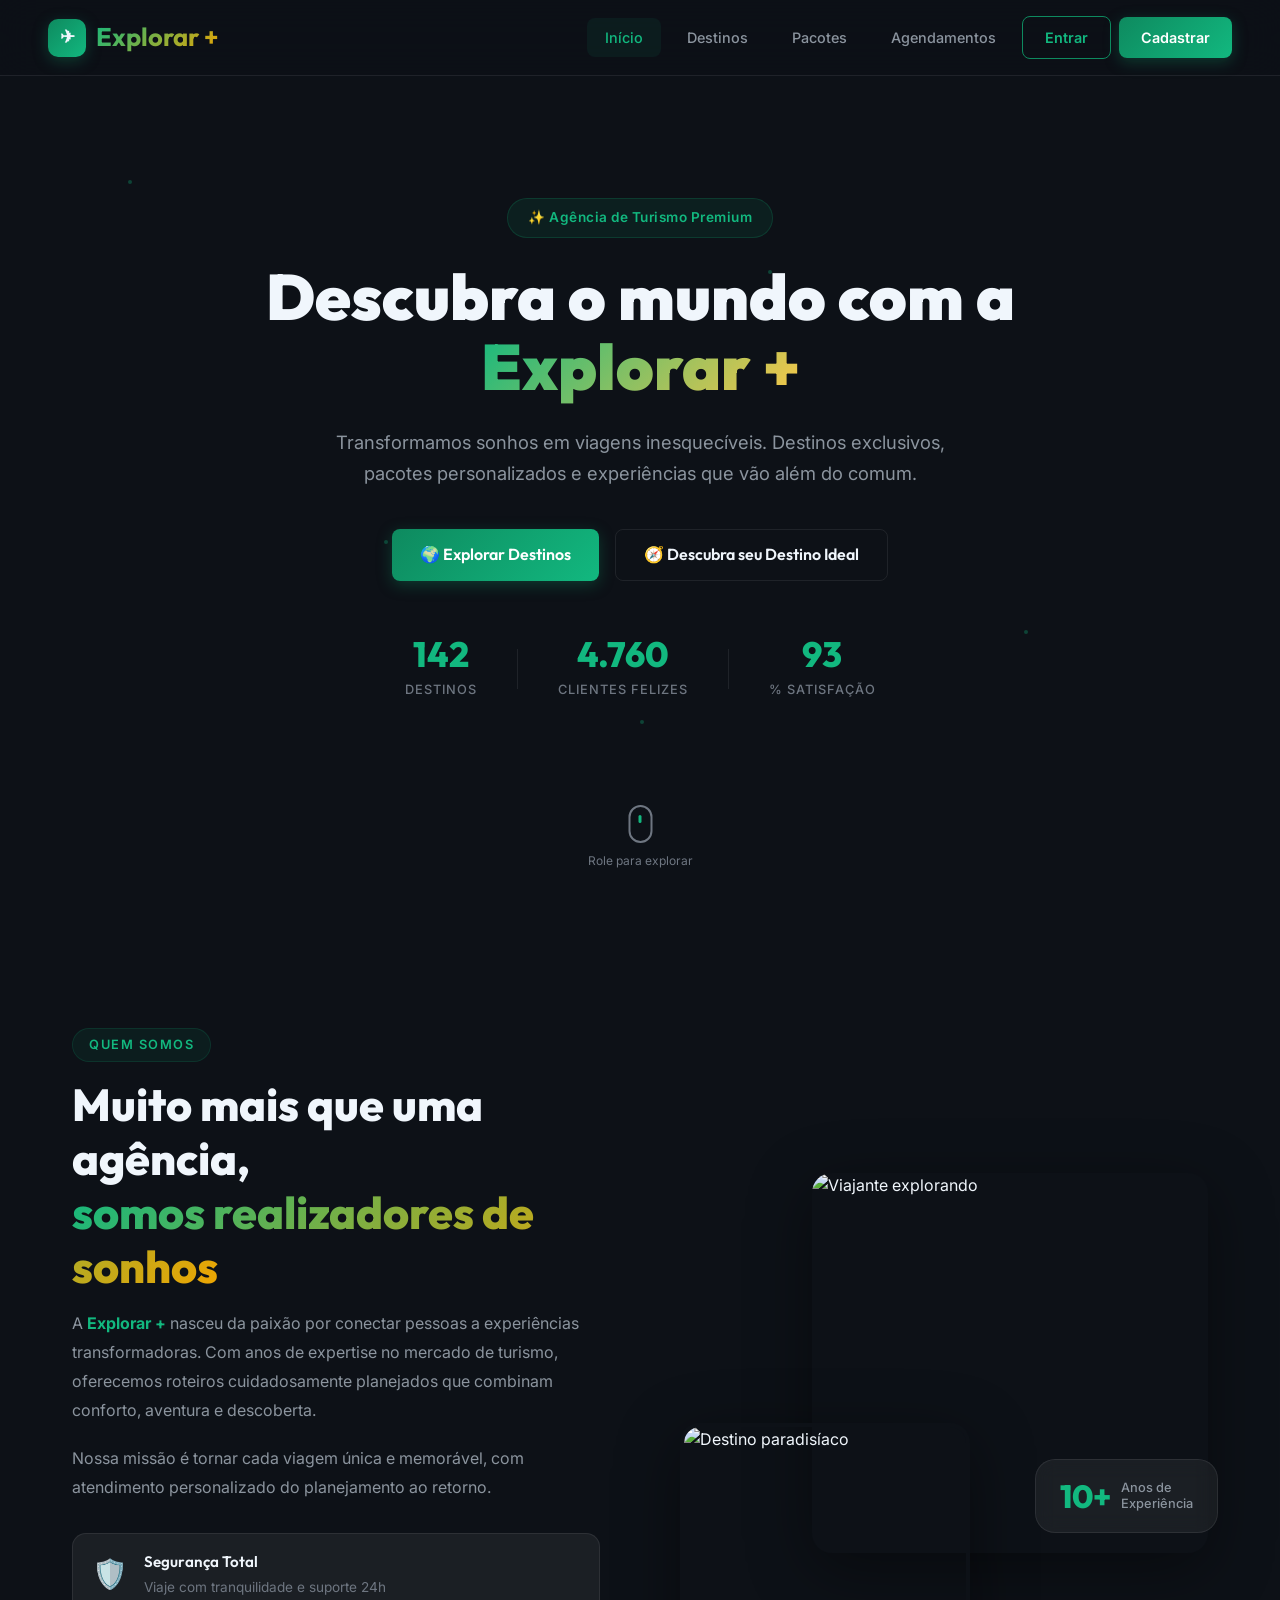
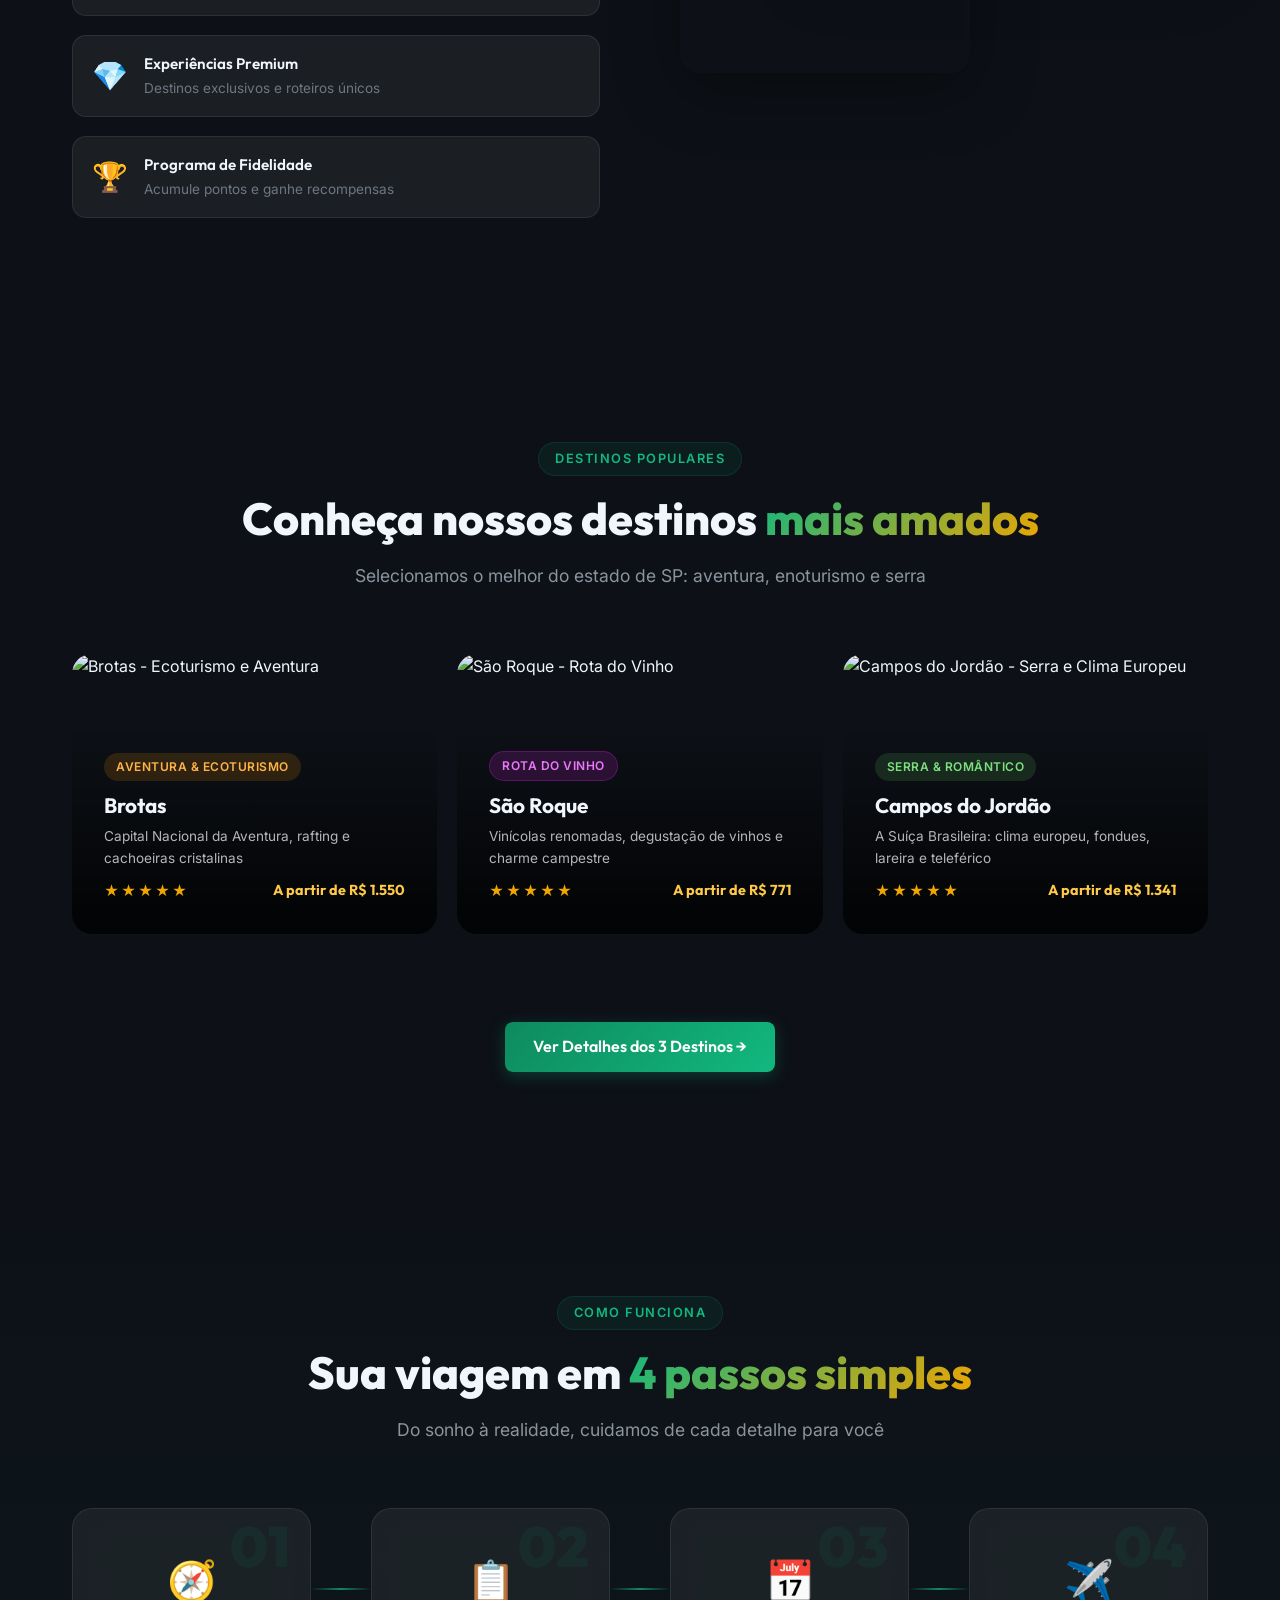
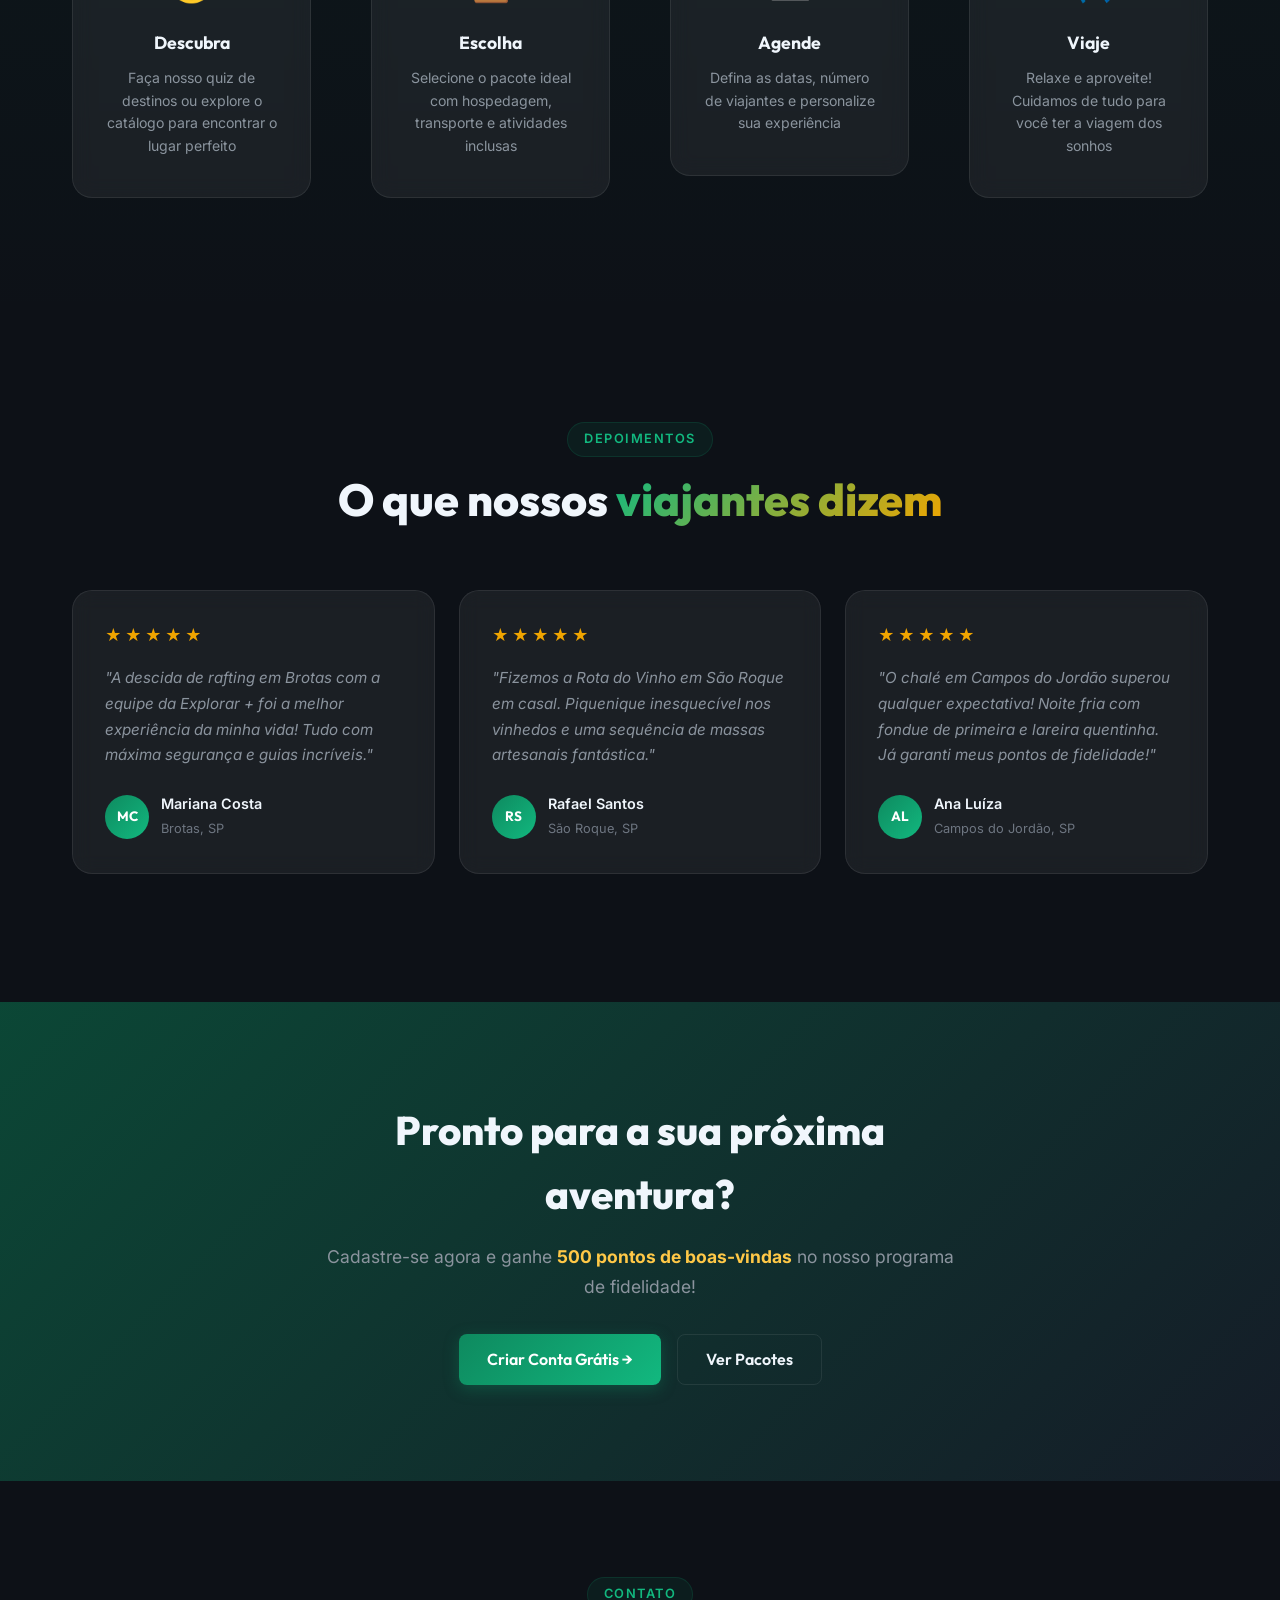
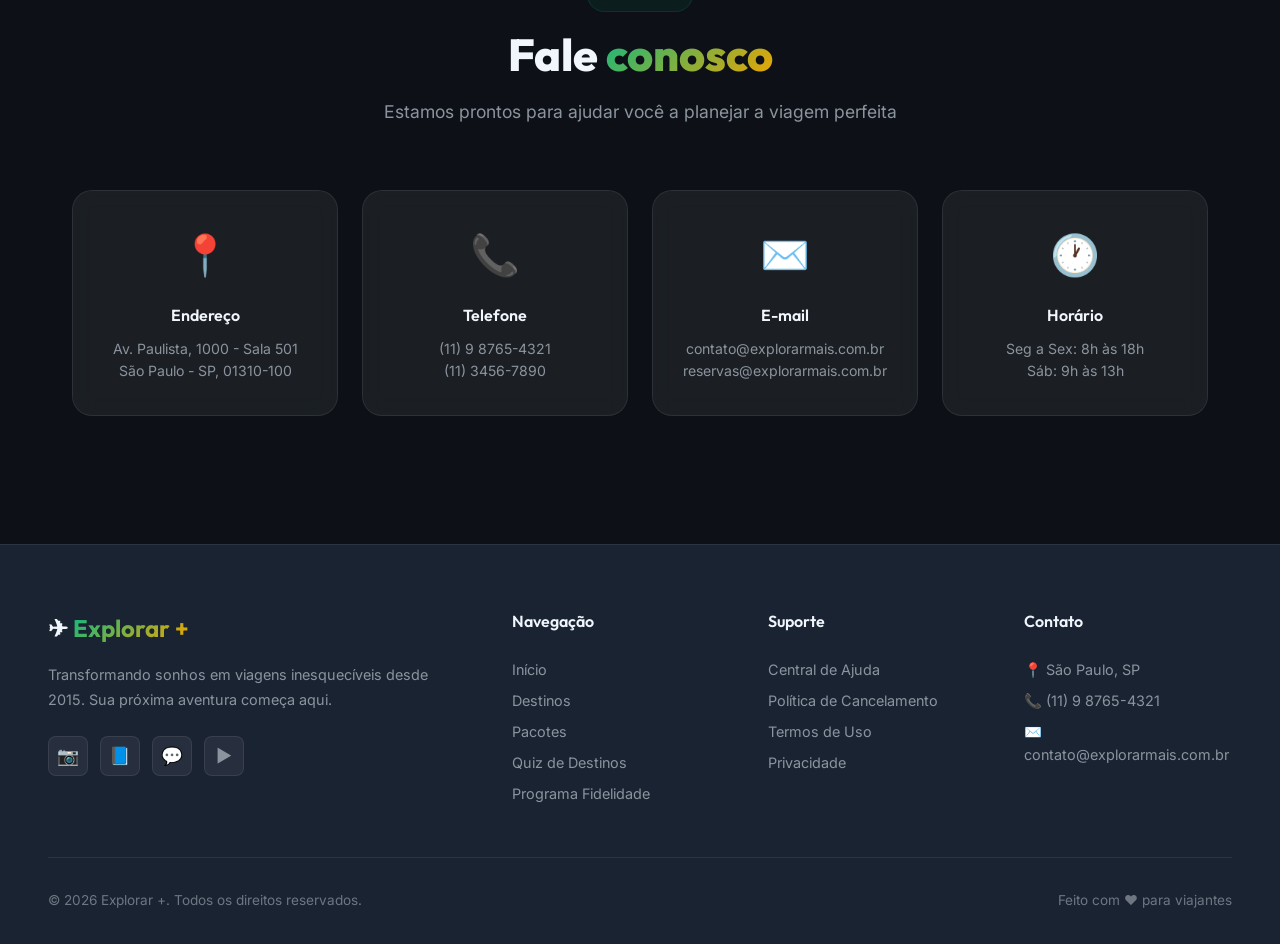
==== commit 269f5926: "pacotes refeitos" ====
--- a/html/index.html
+++ b/html/index.html
@@ -158,42 +158,42 @@
             <div class="dest-grid" style="grid-template-columns: repeat(auto-fit, minmax(320px, 1fr));">
                 <!-- Brotas -->
                 <div class="dest-card fade-up">
-                    <img src="https://images.pexels.com/photos/1761279/pexels-photo-1761279.jpeg?auto=compress&cs=tinysrgb&w=800" alt="Brotas" loading="lazy" />
+                    <img src="https://images.unsplash.com/photo-1530866495561-507c9faab2ed?auto=format&fit=crop&w=800&q=80" alt="Brotas - Ecoturismo e Aventura" loading="lazy" />
                     <div class="dest-card-overlay">
                         <span class="badge-custom badge-aventura">Aventura & Ecoturismo</span>
                         <h3>Brotas</h3>
                         <p>Capital Nacional da Aventura, rafting e cachoeiras cristalinas</p>
                         <div class="dest-card-footer">
                             <span class="stars">★★★★★</span>
-                            <span class="dest-price">A partir de R$ 890</span>
+                            <span class="dest-price">A partir de R$ 1.550</span>
                         </div>
                     </div>
                 </div>
 
                 <!-- São Roque -->
                 <div class="dest-card fade-up">
-                    <img src="https://images.pexels.com/photos/2983101/pexels-photo-2983101.jpeg?auto=compress&cs=tinysrgb&w=800" alt="São Roque" loading="lazy" />
+                    <img src="https://images.unsplash.com/photo-1506377247377-2a5b3b417ebb?auto=format&fit=crop&w=800&q=80" alt="São Roque - Rota do Vinho" loading="lazy" />
                     <div class="dest-card-overlay">
                         <span class="badge-custom badge-enoturismo">Rota do Vinho</span>
                         <h3>São Roque</h3>
                         <p>Vinícolas renomadas, degustação de vinhos e charme campestre</p>
                         <div class="dest-card-footer">
                             <span class="stars">★★★★★</span>
-                            <span class="dest-price">A partir de R$ 650</span>
+                            <span class="dest-price">A partir de R$ 771</span>
                         </div>
                     </div>
                 </div>
 
                 <!-- Campos do Jordão -->
                 <div class="dest-card fade-up">
-                    <img src="https://images.pexels.com/photos/1486974/pexels-photo-1486974.jpeg?auto=compress&cs=tinysrgb&w=800" alt="Campos do Jordão" loading="lazy" />
+                    <img src="https://images.unsplash.com/photo-1542314831-068cd1dbfeeb?auto=format&fit=crop&w=800&q=80" alt="Campos do Jordão - Serra e Clima Europeu" loading="lazy" />
                     <div class="dest-card-overlay">
                         <span class="badge-custom badge-serra">Serra & Romântico</span>
                         <h3>Campos do Jordão</h3>
                         <p>A Suíça Brasileira: clima europeu, fondues, lareira e teleférico</p>
                         <div class="dest-card-footer">
                             <span class="stars">★★★★★</span>
-                            <span class="dest-price">A partir de R$ 1.150</span>
+                            <span class="dest-price">A partir de R$ 1.341</span>
                         </div>
                     </div>
                 </div>
